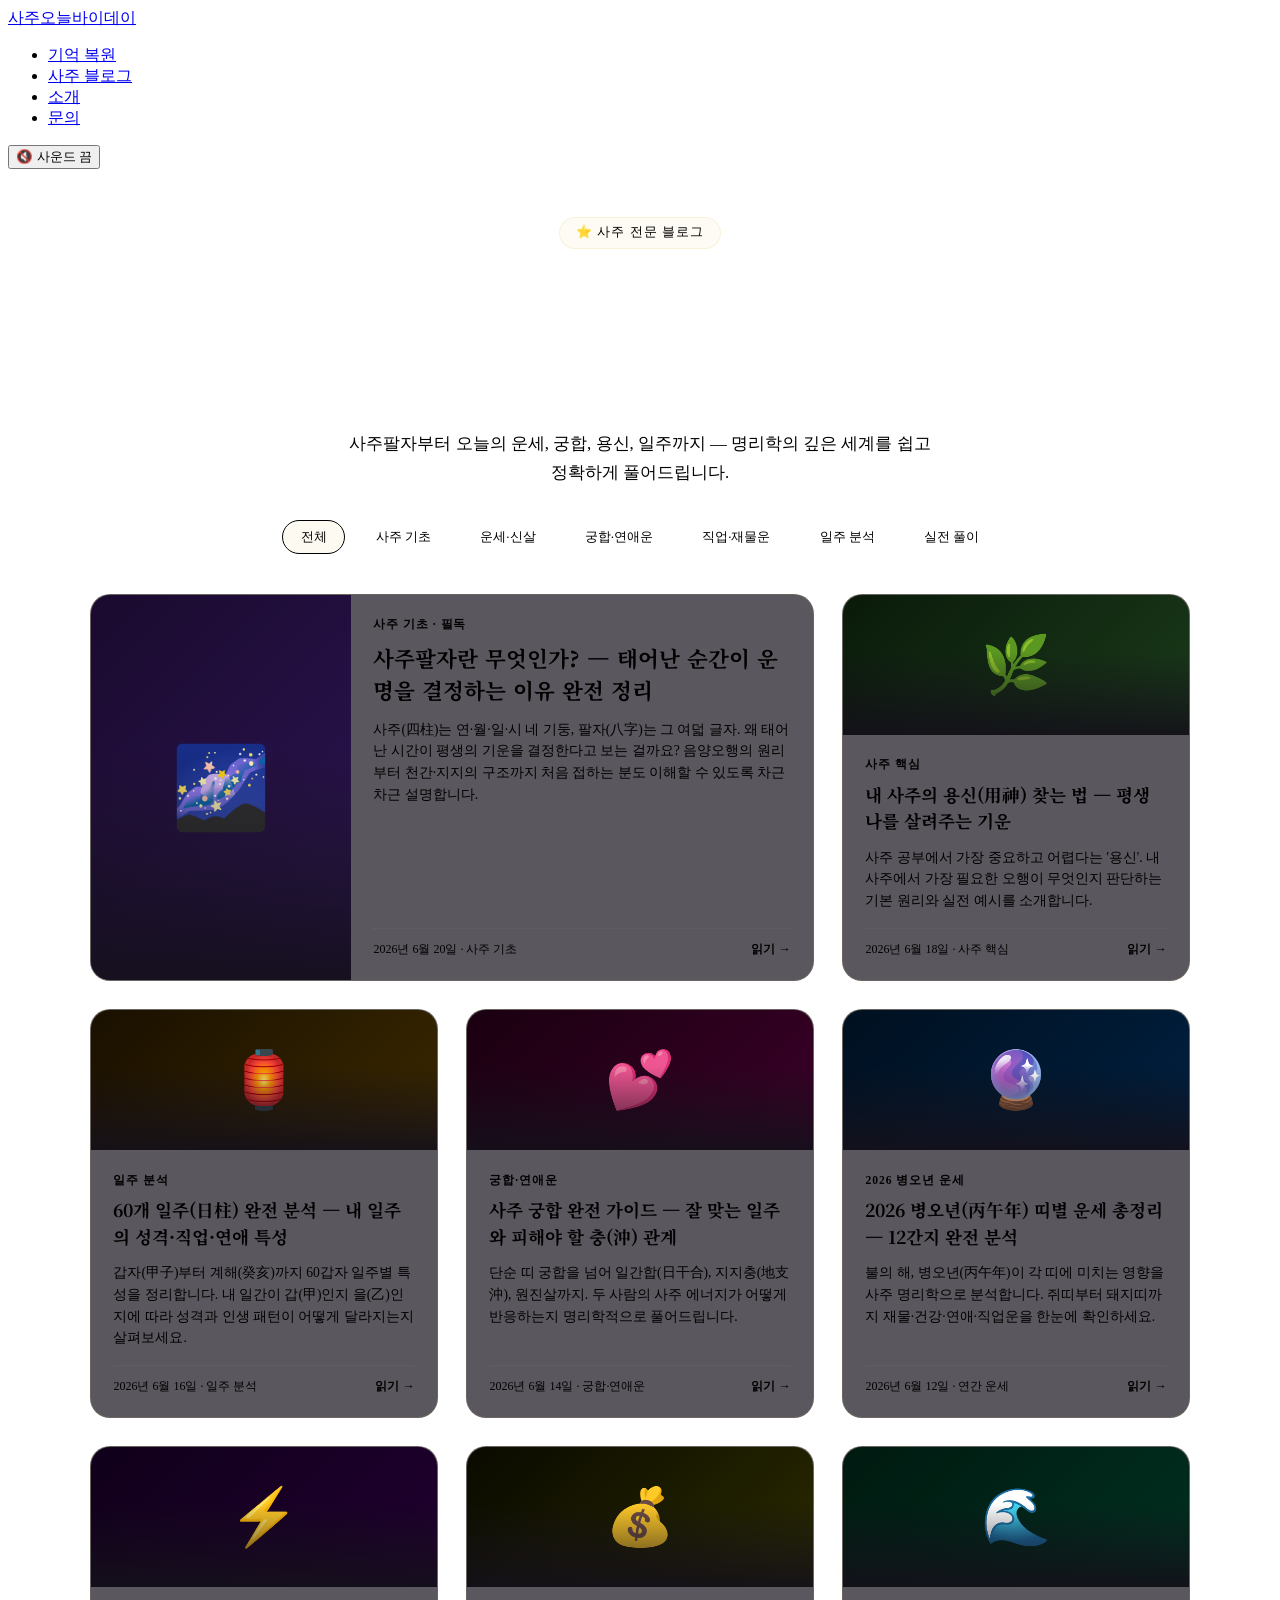
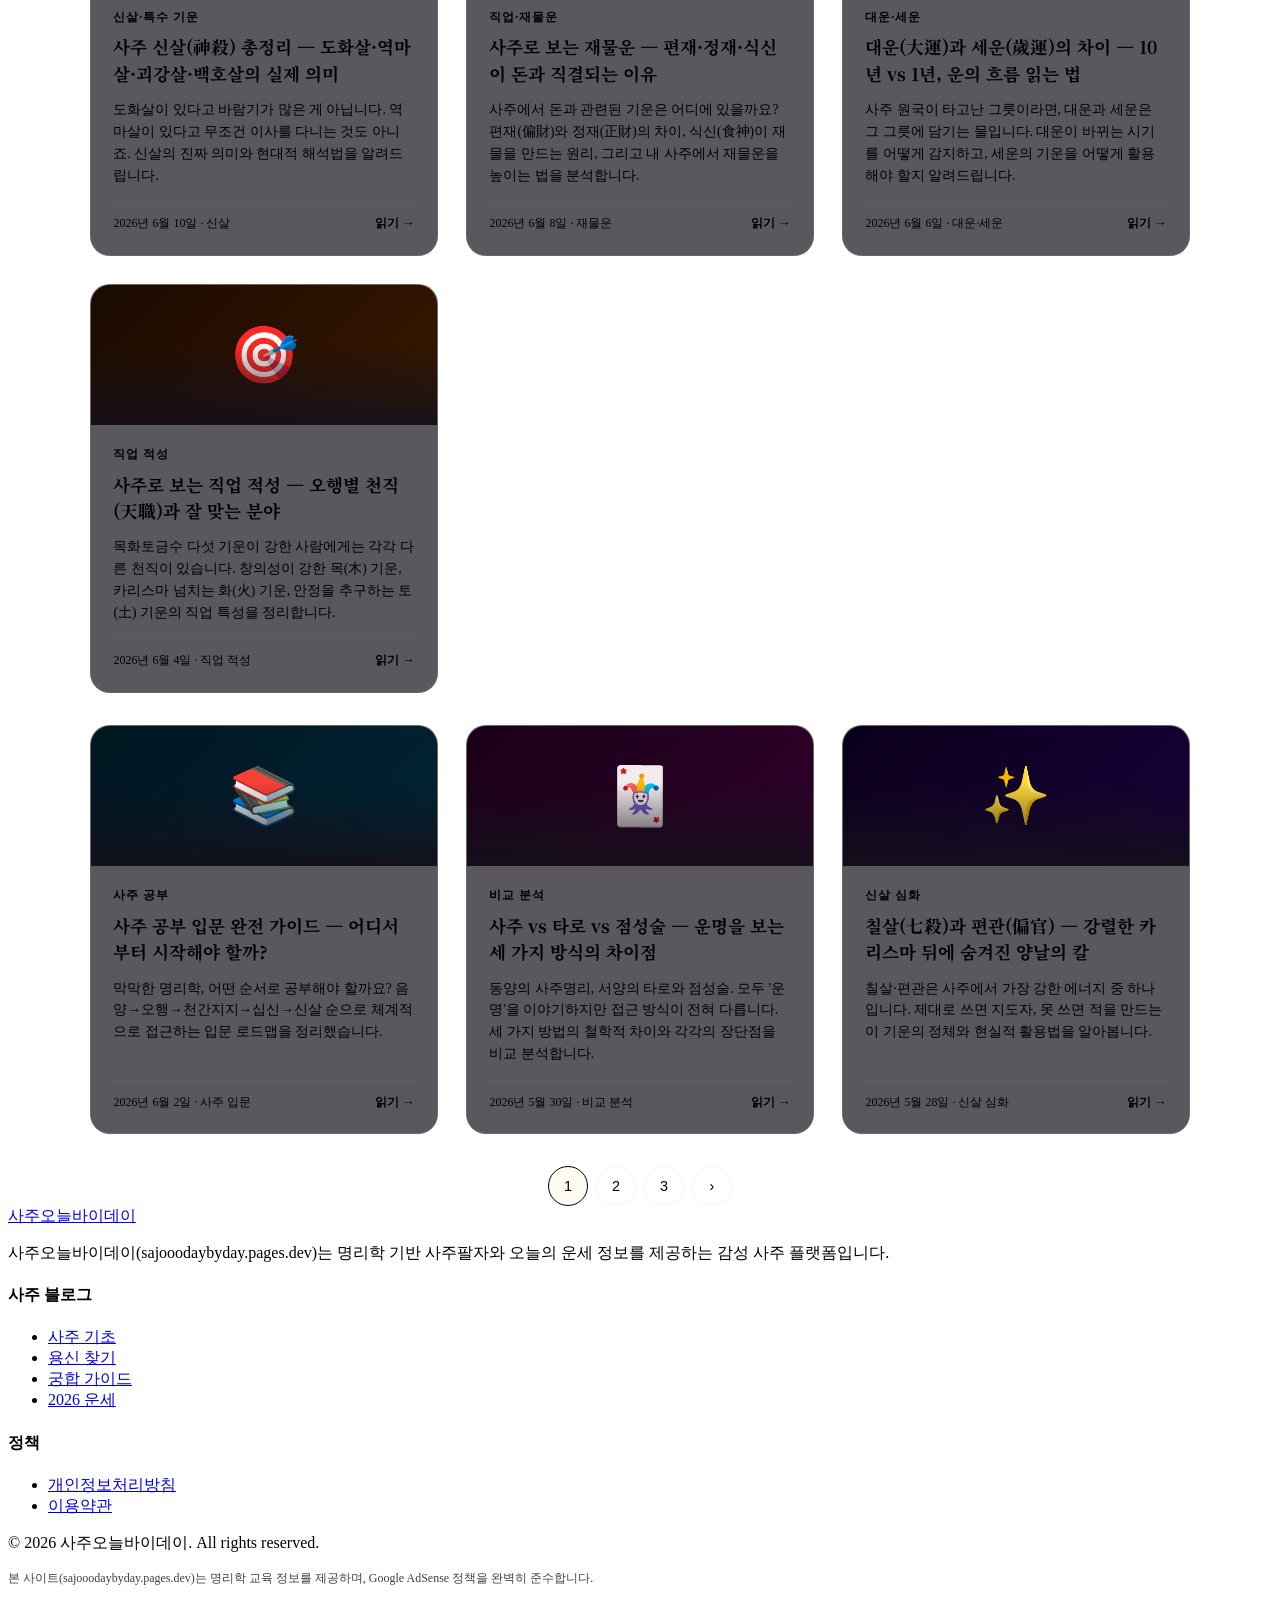
==== blog/index.html @ c4d07b09 "docs: integrate blog and philosophy text to resolve AdSense Thin Content" ====
<!DOCTYPE html>
<html lang="ko">
<head>
  <meta charset="UTF-8">
  <meta name="viewport" content="width=device-width, initial-scale=1.0">
  <title>사주 블로그 | 사주오늘바이데이 — 오늘의 사주·운세·궁합 완전 정복</title>
  <meta name="description" content="사주팔자, 오늘의 운세, 궁합, 용신, 일주 분석까지. 사주오늘바이데이의 사주 전문 블로그에서 깊이 있는 명리학 지식을 매일 만나보세요.">
  <meta property="og:title" content="사주 블로그 | 사주오늘바이데이">
  <meta property="og:description" content="사주팔자부터 오늘의 운세, 궁합, 용신까지 — 명리학의 모든 것을 쉽고 깊이 있게 다룹니다.">
  <meta property="og:type" content="website">
  <link rel="canonical" href="https://sajooodaybyday.pages.dev/blog/">
  <link rel="stylesheet" href="../style.css">
  <link href="https://fonts.googleapis.com/css2?family=Noto+Serif+KR:wght@400;700&family=Noto+Sans+KR:wght@300;400;500;700&display=swap" rel="stylesheet">
  <style>
    body { font-family: 'Noto Sans KR', var(--font-sans); }

    .blog-hero {
      text-align: center;
      padding: 3rem 1rem 2rem;
    }
    .blog-hero .badge {
      display: inline-flex;
      align-items: center;
      gap: 0.5rem;
      background: rgba(226, 201, 116, 0.08);
      border: 1px solid rgba(226, 201, 116, 0.2);
      color: var(--color-gold);
      font-size: 0.8rem;
      padding: 0.4rem 1rem;
      border-radius: 30px;
      letter-spacing: 0.08em;
      margin-bottom: 1.2rem;
    }
    .blog-hero h1 {
      font-family: 'Noto Serif KR', serif;
      font-size: 2.8rem;
      font-weight: 700;
      background: linear-gradient(135deg, #f5f4f6 30%, var(--color-gold) 100%);
      -webkit-background-clip: text;
      -webkit-text-fill-color: transparent;
      margin-bottom: 1rem;
      line-height: 1.3;
    }
    .blog-hero p {
      color: var(--color-text-secondary);
      font-size: 1.05rem;
      max-width: 600px;
      margin: 0 auto;
      font-weight: 300;
      line-height: 1.7;
    }

    /* Category tabs */
    .category-tabs {
      display: flex;
      gap: 0.75rem;
      flex-wrap: wrap;
      justify-content: center;
      margin-bottom: 2.5rem;
    }
    .cat-tab {
      padding: 0.45rem 1.1rem;
      border-radius: 20px;
      font-size: 0.82rem;
      font-weight: 500;
      border: 1px solid rgba(255,255,255,0.07);
      color: var(--color-text-secondary);
      cursor: pointer;
      transition: var(--transition-smooth);
      text-decoration: none;
    }
    .cat-tab:hover, .cat-tab.active {
      background: rgba(226, 201, 116, 0.1);
      border-color: var(--color-gold);
      color: var(--color-gold);
    }

    /* Blog Grid */
    .blog-grid {
      display: grid;
      grid-template-columns: repeat(3, 1fr);
      gap: 1.75rem;
      max-width: 1100px;
      margin: 0 auto;
    }
    @media (max-width: 900px) { .blog-grid { grid-template-columns: repeat(2, 1fr); } }
    @media (max-width: 600px) { .blog-grid { grid-template-columns: 1fr; } }

    .blog-card {
      background: rgba(20,16,26,0.7);
      border: 1px solid rgba(226,201,116,0.12);
      border-radius: 20px;
      overflow: hidden;
      text-decoration: none;
      color: inherit;
      display: flex;
      flex-direction: column;
      transition: var(--transition-smooth);
    }
    .blog-card:hover {
      transform: translateY(-6px);
      border-color: rgba(226,201,116,0.35);
      box-shadow: 0 16px 40px rgba(0,0,0,0.4);
    }

    .card-thumb {
      height: 140px;
      display: flex;
      align-items: center;
      justify-content: center;
      font-size: 3.5rem;
      position: relative;
      overflow: hidden;
    }
    .card-thumb::after {
      content: '';
      position: absolute;
      inset: 0;
      background: linear-gradient(to bottom, transparent 40%, rgba(20,16,26,0.9));
    }

    .card-body {
      padding: 1.4rem;
      flex: 1;
      display: flex;
      flex-direction: column;
    }
    .card-category {
      font-size: 0.73rem;
      letter-spacing: 0.08em;
      text-transform: uppercase;
      color: var(--color-gold);
      margin-bottom: 0.6rem;
      font-weight: 600;
    }
    .card-title {
      font-family: 'Noto Serif KR', serif;
      font-size: 1.1rem;
      color: var(--color-text-primary);
      line-height: 1.5;
      margin-bottom: 0.75rem;
      font-weight: 700;
      transition: var(--transition-smooth);
    }
    .blog-card:hover .card-title { color: var(--color-gold); }
    .card-excerpt {
      font-size: 0.85rem;
      color: var(--color-text-secondary);
      line-height: 1.6;
      flex: 1;
      margin-bottom: 1rem;
    }
    .card-meta {
      font-size: 0.75rem;
      color: var(--color-text-muted);
      display: flex;
      justify-content: space-between;
      align-items: center;
      border-top: 1px solid rgba(255,255,255,0.04);
      padding-top: 0.75rem;
    }
    .card-read {
      color: var(--color-gold);
      font-size: 0.78rem;
      font-weight: 600;
    }

    /* Featured (large) card */
    .blog-card.featured {
      grid-column: span 2;
      flex-direction: row;
    }
    .blog-card.featured .card-thumb {
      width: 260px;
      min-width: 260px;
      height: auto;
      font-size: 5rem;
    }
    @media (max-width: 900px) {
      .blog-card.featured {
        grid-column: span 1;
        flex-direction: column;
      }
      .blog-card.featured .card-thumb { width: 100%; height: 140px; }
    }
    .blog-card.featured .card-title { font-size: 1.35rem; }

    /* Ad slot clean */
    .adsense-slot { margin: 2rem auto; max-width: 900px; }

    /* Pagination */
    .pagination {
      display: flex;
      justify-content: center;
      gap: 0.5rem;
      margin-top: 2rem;
    }
    .page-btn {
      width: 40px; height: 40px;
      border-radius: 50%;
      border: 1px solid rgba(226,201,116,0.2);
      background: transparent;
      color: var(--color-text-secondary);
      font-size: 0.9rem;
      cursor: pointer;
      transition: var(--transition-smooth);
      display: flex; align-items: center; justify-content: center;
    }
    .page-btn:hover, .page-btn.active {
      background: rgba(226,201,116,0.1);
      border-color: var(--color-gold);
      color: var(--color-gold);
    }
  </style>
  <script async src="https://pagead2.googlesyndication.com/pagead/js/adsbygoogle.js?client=ca-pub-3114463937796990" crossorigin="anonymous"></script>
</head>
<body>
  <div class="particles" id="particles-js"></div>

  <header>
    <div class="nav-container">
      <a href="../index.html" class="logo">
        <span class="logo-icon"></span>
        사주오늘바이데이
      </a>
      <nav>
        <ul>
          <li><a href="../index.html">기억 복원</a></li>
          <li><a href="index.html" class="active">사주 블로그</a></li>
          <li><a href="../about.html">소개</a></li>
          <li><a href="../contact.html">문의</a></li>
        </ul>
      </nav>
      <div class="nav-right">
        <button class="icon-btn" id="music-toggle-btn">🔇 사운드 끔</button>
      </div>
    </div>
  </header>

  <main>
    <div class="blog-hero">
      <div class="badge">⭐ 사주 전문 블로그</div>
      <h1>사주오늘바이데이<br>사주 백과사전</h1>
      <p>사주팔자부터 오늘의 운세, 궁합, 용신, 일주까지 — 명리학의 깊은 세계를 쉽고 정확하게 풀어드립니다.</p>
    </div>

    <!-- Category Tabs -->
    <div class="category-tabs">
      <a class="cat-tab active" href="index.html">전체</a>
      <a class="cat-tab" href="index.html">사주 기초</a>
      <a class="cat-tab" href="index.html">운세·신살</a>
      <a class="cat-tab" href="index.html">궁합·연애운</a>
      <a class="cat-tab" href="index.html">직업·재물운</a>
      <a class="cat-tab" href="index.html">일주 분석</a>
      <a class="cat-tab" href="index.html">실전 풀이</a>
    </div>

    <!-- Top AdSense -->
    <div class="adsense-slot">
      <ins class="adsbygoogle"
           style="display:block"
           data-ad-client="ca-pub-3114463937796990"
           data-ad-slot="auto"
           data-ad-format="auto"
           data-full-width-responsive="true"></ins>
      <script>(adsbygoogle = window.adsbygoogle || []).push({});</script>
    </div>

    <!-- Blog Grid -->
    <div class="blog-grid">

      <!-- Featured Post -->
      <a href="saju-basics.html" class="blog-card featured">
        <div class="card-thumb" style="background: linear-gradient(135deg, #1a0a2e, #2d1554);">🌌</div>
        <div class="card-body">
          <div class="card-category">사주 기초 · 필독</div>
          <div class="card-title">사주팔자란 무엇인가? — 태어난 순간이 운명을 결정하는 이유 완전 정리</div>
          <div class="card-excerpt">사주(四柱)는 연·월·일·시 네 기둥, 팔자(八字)는 그 여덟 글자. 왜 태어난 시간이 평생의 기운을 결정한다고 보는 걸까요? 음양오행의 원리부터 천간·지지의 구조까지 처음 접하는 분도 이해할 수 있도록 차근차근 설명합니다.</div>
          <div class="card-meta">
            <span>2026년 6월 20일 · 사주 기초</span>
            <span class="card-read">읽기 →</span>
          </div>
        </div>
      </a>

      <a href="yongshin-guide.html" class="blog-card">
        <div class="card-thumb" style="background: linear-gradient(135deg, #0a1a0a, #1a3a1a);">🌿</div>
        <div class="card-body">
          <div class="card-category">사주 핵심</div>
          <div class="card-title">내 사주의 용신(用神) 찾는 법 — 평생 나를 살려주는 기운</div>
          <div class="card-excerpt">사주 공부에서 가장 중요하고 어렵다는 '용신'. 내 사주에서 가장 필요한 오행이 무엇인지 판단하는 기본 원리와 실전 예시를 소개합니다.</div>
          <div class="card-meta">
            <span>2026년 6월 18일 · 사주 핵심</span>
            <span class="card-read">읽기 →</span>
          </div>
        </div>
      </a>

      <a href="ilju-analysis.html" class="blog-card">
        <div class="card-thumb" style="background: linear-gradient(135deg, #1a1000, #3a2800);">🏮</div>
        <div class="card-body">
          <div class="card-category">일주 분석</div>
          <div class="card-title">60개 일주(日柱) 완전 분석 — 내 일주의 성격·직업·연애 특성</div>
          <div class="card-excerpt">갑자(甲子)부터 계해(癸亥)까지 60갑자 일주별 특성을 정리합니다. 내 일간이 갑(甲)인지 을(乙)인지에 따라 성격과 인생 패턴이 어떻게 달라지는지 살펴보세요.</div>
          <div class="card-meta">
            <span>2026년 6월 16일 · 일주 분석</span>
            <span class="card-read">읽기 →</span>
          </div>
        </div>
      </a>

      <a href="gungham-guide.html" class="blog-card">
        <div class="card-thumb" style="background: linear-gradient(135deg, #1a0010, #3a0028);">💕</div>
        <div class="card-body">
          <div class="card-category">궁합·연애운</div>
          <div class="card-title">사주 궁합 완전 가이드 — 잘 맞는 일주와 피해야 할 충(沖) 관계</div>
          <div class="card-excerpt">단순 띠 궁합을 넘어 일간합(日干合), 지지충(地支沖), 원진살까지. 두 사람의 사주 에너지가 어떻게 반응하는지 명리학적으로 풀어드립니다.</div>
          <div class="card-meta">
            <span>2026년 6월 14일 · 궁합·연애운</span>
            <span class="card-read">읽기 →</span>
          </div>
        </div>
      </a>

      <a href="fortune-2026.html" class="blog-card">
        <div class="card-thumb" style="background: linear-gradient(135deg, #001020, #002040);">🔮</div>
        <div class="card-body">
          <div class="card-category">2026 병오년 운세</div>
          <div class="card-title">2026 병오년(丙午年) 띠별 운세 총정리 — 12간지 완전 분석</div>
          <div class="card-excerpt">불의 해, 병오년(丙午年)이 각 띠에 미치는 영향을 사주 명리학으로 분석합니다. 쥐띠부터 돼지띠까지 재물·건강·연애·직업운을 한눈에 확인하세요.</div>
          <div class="card-meta">
            <span>2026년 6월 12일 · 연간 운세</span>
            <span class="card-read">읽기 →</span>
          </div>
        </div>
      </a>

      <a href="sinsal-guide.html" class="blog-card">
        <div class="card-thumb" style="background: linear-gradient(135deg, #10001a, #200030);">⚡</div>
        <div class="card-body">
          <div class="card-category">신살·특수 기운</div>
          <div class="card-title">사주 신살(神殺) 총정리 — 도화살·역마살·괴강살·백호살의 실제 의미</div>
          <div class="card-excerpt">도화살이 있다고 바람기가 많은 게 아닙니다. 역마살이 있다고 무조건 이사를 다니는 것도 아니죠. 신살의 진짜 의미와 현대적 해석법을 알려드립니다.</div>
          <div class="card-meta">
            <span>2026년 6월 10일 · 신살</span>
            <span class="card-read">읽기 →</span>
          </div>
        </div>
      </a>

      <a href="money-fortune.html" class="blog-card">
        <div class="card-thumb" style="background: linear-gradient(135deg, #0a0a00, #2a2a00);">💰</div>
        <div class="card-body">
          <div class="card-category">직업·재물운</div>
          <div class="card-title">사주로 보는 재물운 — 편재·정재·식신이 돈과 직결되는 이유</div>
          <div class="card-excerpt">사주에서 돈과 관련된 기운은 어디에 있을까요? 편재(偏財)와 정재(正財)의 차이, 식신(食神)이 재물을 만드는 원리, 그리고 내 사주에서 재물운을 높이는 법을 분석합니다.</div>
          <div class="card-meta">
            <span>2026년 6월 8일 · 재물운</span>
            <span class="card-read">읽기 →</span>
          </div>
        </div>
      </a>

      <a href="daeun-seoun.html" class="blog-card">
        <div class="card-thumb" style="background: linear-gradient(135deg, #001a10, #003020);">🌊</div>
        <div class="card-body">
          <div class="card-category">대운·세운</div>
          <div class="card-title">대운(大運)과 세운(歲運)의 차이 — 10년 vs 1년, 운의 흐름 읽는 법</div>
          <div class="card-excerpt">사주 원국이 타고난 그릇이라면, 대운과 세운은 그 그릇에 담기는 물입니다. 대운이 바뀌는 시기를 어떻게 감지하고, 세운의 기운을 어떻게 활용해야 할지 알려드립니다.</div>
          <div class="card-meta">
            <span>2026년 6월 6일 · 대운·세운</span>
            <span class="card-read">읽기 →</span>
          </div>
        </div>
      </a>

      <a href="job-saju.html" class="blog-card">
        <div class="card-thumb" style="background: linear-gradient(135deg, #1a0a00, #3a1800);">🎯</div>
        <div class="card-body">
          <div class="card-category">직업 적성</div>
          <div class="card-title">사주로 보는 직업 적성 — 오행별 천직(天職)과 잘 맞는 분야</div>
          <div class="card-excerpt">목화토금수 다섯 기운이 강한 사람에게는 각각 다른 천직이 있습니다. 창의성이 강한 목(木) 기운, 카리스마 넘치는 화(火) 기운, 안정을 추구하는 토(土) 기운의 직업 특성을 정리합니다.</div>
          <div class="card-meta">
            <span>2026년 6월 4일 · 직업 적성</span>
            <span class="card-read">읽기 →</span>
          </div>
        </div>
      </a>

    </div>

    <!-- Middle AdSense -->
    <div class="adsense-slot">
      <ins class="adsbygoogle"
           style="display:block"
           data-ad-client="ca-pub-3114463937796990"
           data-ad-slot="auto"
           data-ad-format="auto"
           data-full-width-responsive="true"></ins>
      <script>(adsbygoogle = window.adsbygoogle || []).push({});</script>
    </div>

    <!-- Second Row -->
    <div class="blog-grid">

      <a href="saju-study.html" class="blog-card">
        <div class="card-thumb" style="background: linear-gradient(135deg, #001520, #002535);">📚</div>
        <div class="card-body">
          <div class="card-category">사주 공부</div>
          <div class="card-title">사주 공부 입문 완전 가이드 — 어디서부터 시작해야 할까?</div>
          <div class="card-excerpt">막막한 명리학, 어떤 순서로 공부해야 할까요? 음양→오행→천간지지→십신→신살 순으로 체계적으로 접근하는 입문 로드맵을 정리했습니다.</div>
          <div class="card-meta">
            <span>2026년 6월 2일 · 사주 입문</span>
            <span class="card-read">읽기 →</span>
          </div>
        </div>
      </a>

      <a href="saju-vs-tarot.html" class="blog-card">
        <div class="card-thumb" style="background: linear-gradient(135deg, #1a0018, #30002a);">🃏</div>
        <div class="card-body">
          <div class="card-category">비교 분석</div>
          <div class="card-title">사주 vs 타로 vs 점성술 — 운명을 보는 세 가지 방식의 차이점</div>
          <div class="card-excerpt">동양의 사주명리, 서양의 타로와 점성술. 모두 '운명'을 이야기하지만 접근 방식이 전혀 다릅니다. 세 가지 방법의 철학적 차이와 각각의 장단점을 비교 분석합니다.</div>
          <div class="card-meta">
            <span>2026년 5월 30일 · 비교 분석</span>
            <span class="card-read">읽기 →</span>
          </div>
        </div>
      </a>

      <a href="chilseong-saju.html" class="blog-card">
        <div class="card-thumb" style="background: linear-gradient(135deg, #0a001a, #18003a);">✨</div>
        <div class="card-body">
          <div class="card-category">신살 심화</div>
          <div class="card-title">칠살(七殺)과 편관(偏官) — 강렬한 카리스마 뒤에 숨겨진 양날의 칼</div>
          <div class="card-excerpt">칠살·편관은 사주에서 가장 강한 에너지 중 하나입니다. 제대로 쓰면 지도자, 못 쓰면 적을 만드는 이 기운의 정체와 현실적 활용법을 알아봅니다.</div>
          <div class="card-meta">
            <span>2026년 5월 28일 · 신살 심화</span>
            <span class="card-read">읽기 →</span>
          </div>
        </div>
      </a>

    </div>

    <!-- Bottom AdSense -->
    <div class="adsense-slot">
      <ins class="adsbygoogle"
           style="display:block"
           data-ad-client="ca-pub-3114463937796990"
           data-ad-slot="auto"
           data-ad-format="auto"
           data-full-width-responsive="true"></ins>
      <script>(adsbygoogle = window.adsbygoogle || []).push({});</script>
    </div>

    <!-- Pagination -->
    <div class="pagination">
      <button class="page-btn active">1</button>
      <button class="page-btn">2</button>
      <button class="page-btn">3</button>
      <button class="page-btn">›</button>
    </div>

  </main>

  <footer>
    <div class="footer-container">
      <div class="footer-top">
        <div class="footer-brand">
          <a href="../index.html" class="logo" style="padding:0;">
            <span class="logo-icon"></span>
            사주오늘바이데이
          </a>
          <p>사주오늘바이데이(sajooodaybyday.pages.dev)는 명리학 기반 사주팔자와 오늘의 운세 정보를 제공하는 감성 사주 플랫폼입니다.</p>
        </div>
        <div class="footer-links">
          <div class="footer-col">
            <h4>사주 블로그</h4>
            <ul>
              <li><a href="saju-basics.html">사주 기초</a></li>
              <li><a href="yongshin-guide.html">용신 찾기</a></li>
              <li><a href="gungham-guide.html">궁합 가이드</a></li>
              <li><a href="fortune-2026.html">2026 운세</a></li>
            </ul>
          </div>
          <div class="footer-col">
            <h4>정책</h4>
            <ul>
              <li><a href="../privacy.html">개인정보처리방침</a></li>
              <li><a href="../terms.html">이용약관</a></li>
            </ul>
          </div>
        </div>
      </div>
      <div class="footer-bottom">
        <p>© 2026 사주오늘바이데이. All rights reserved.</p>
        <p style="font-size:0.75rem;opacity:0.75;">본 사이트(sajooodaybyday.pages.dev)는 명리학 교육 정보를 제공하며, Google AdSense 정책을 완벽히 준수합니다.</p>
      </div>
    </div>
  </footer>

  <script src="../app.js"></script>
</body>
</html>
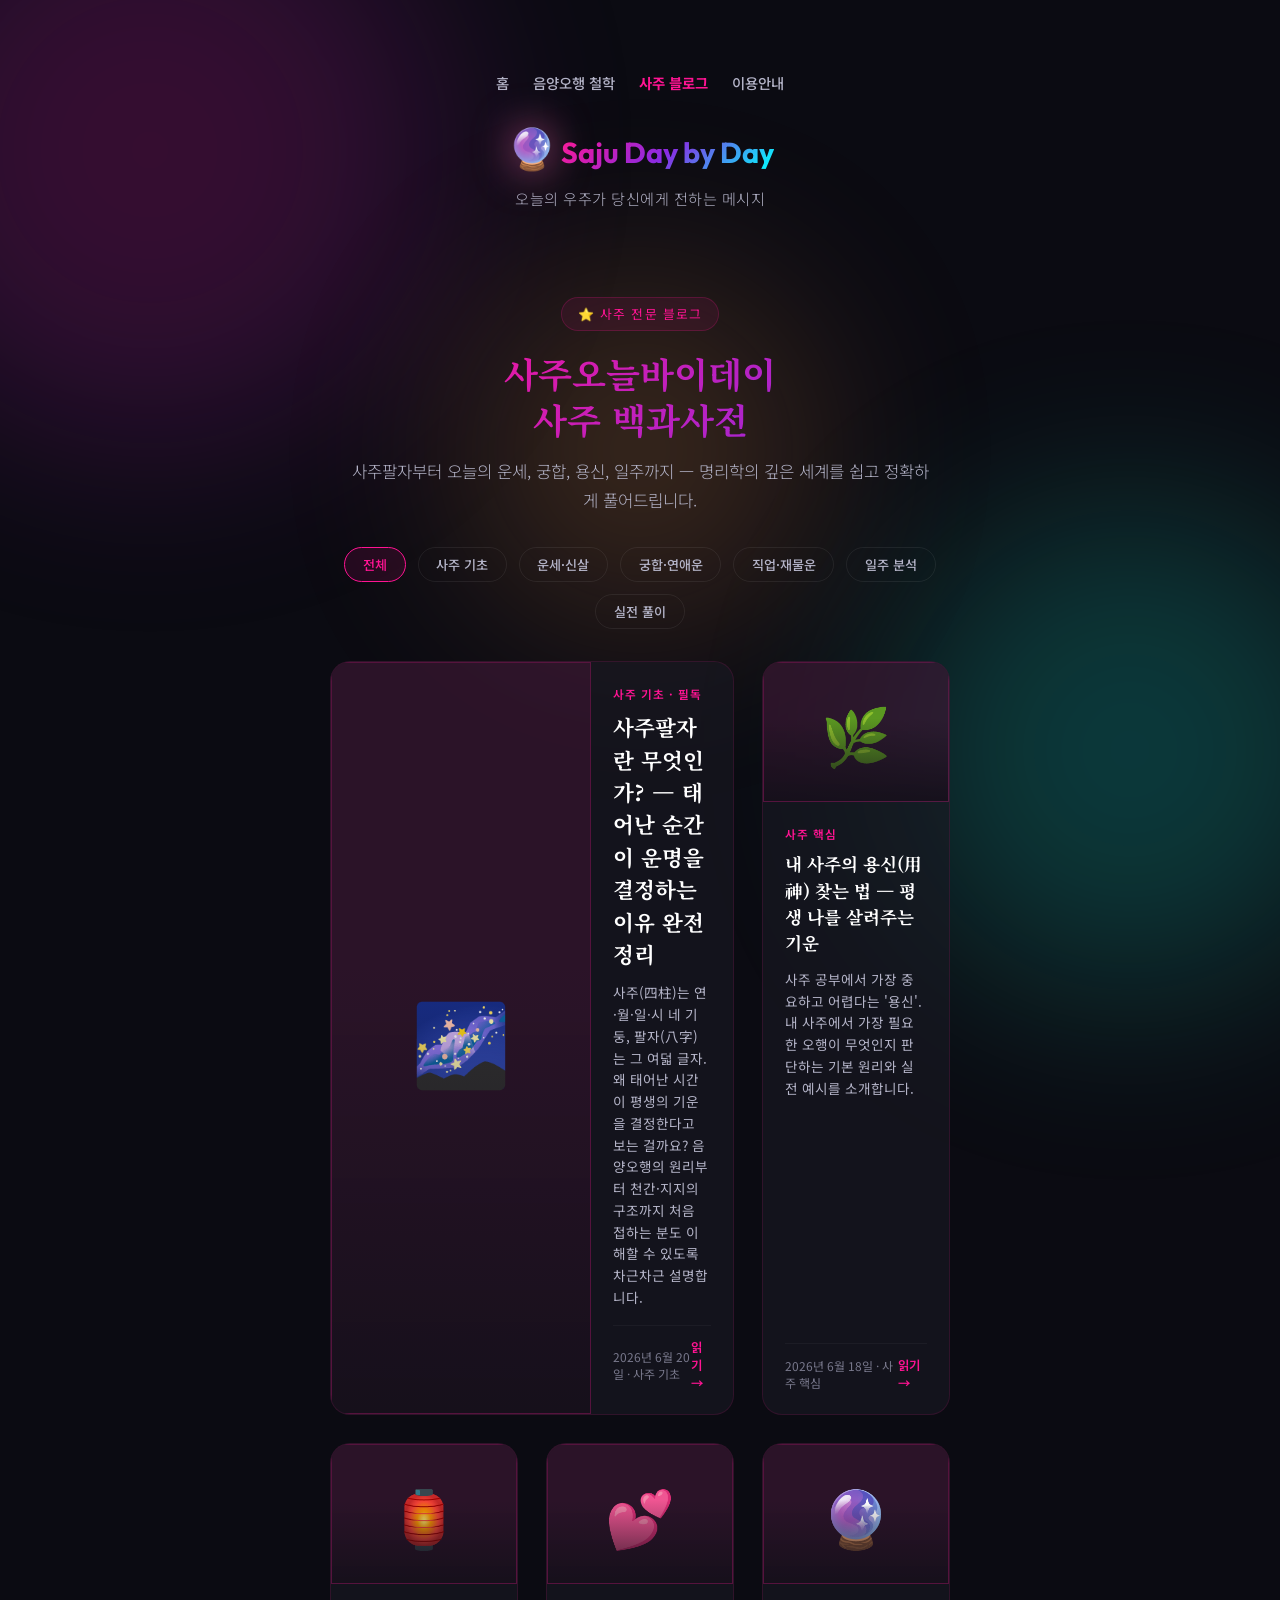
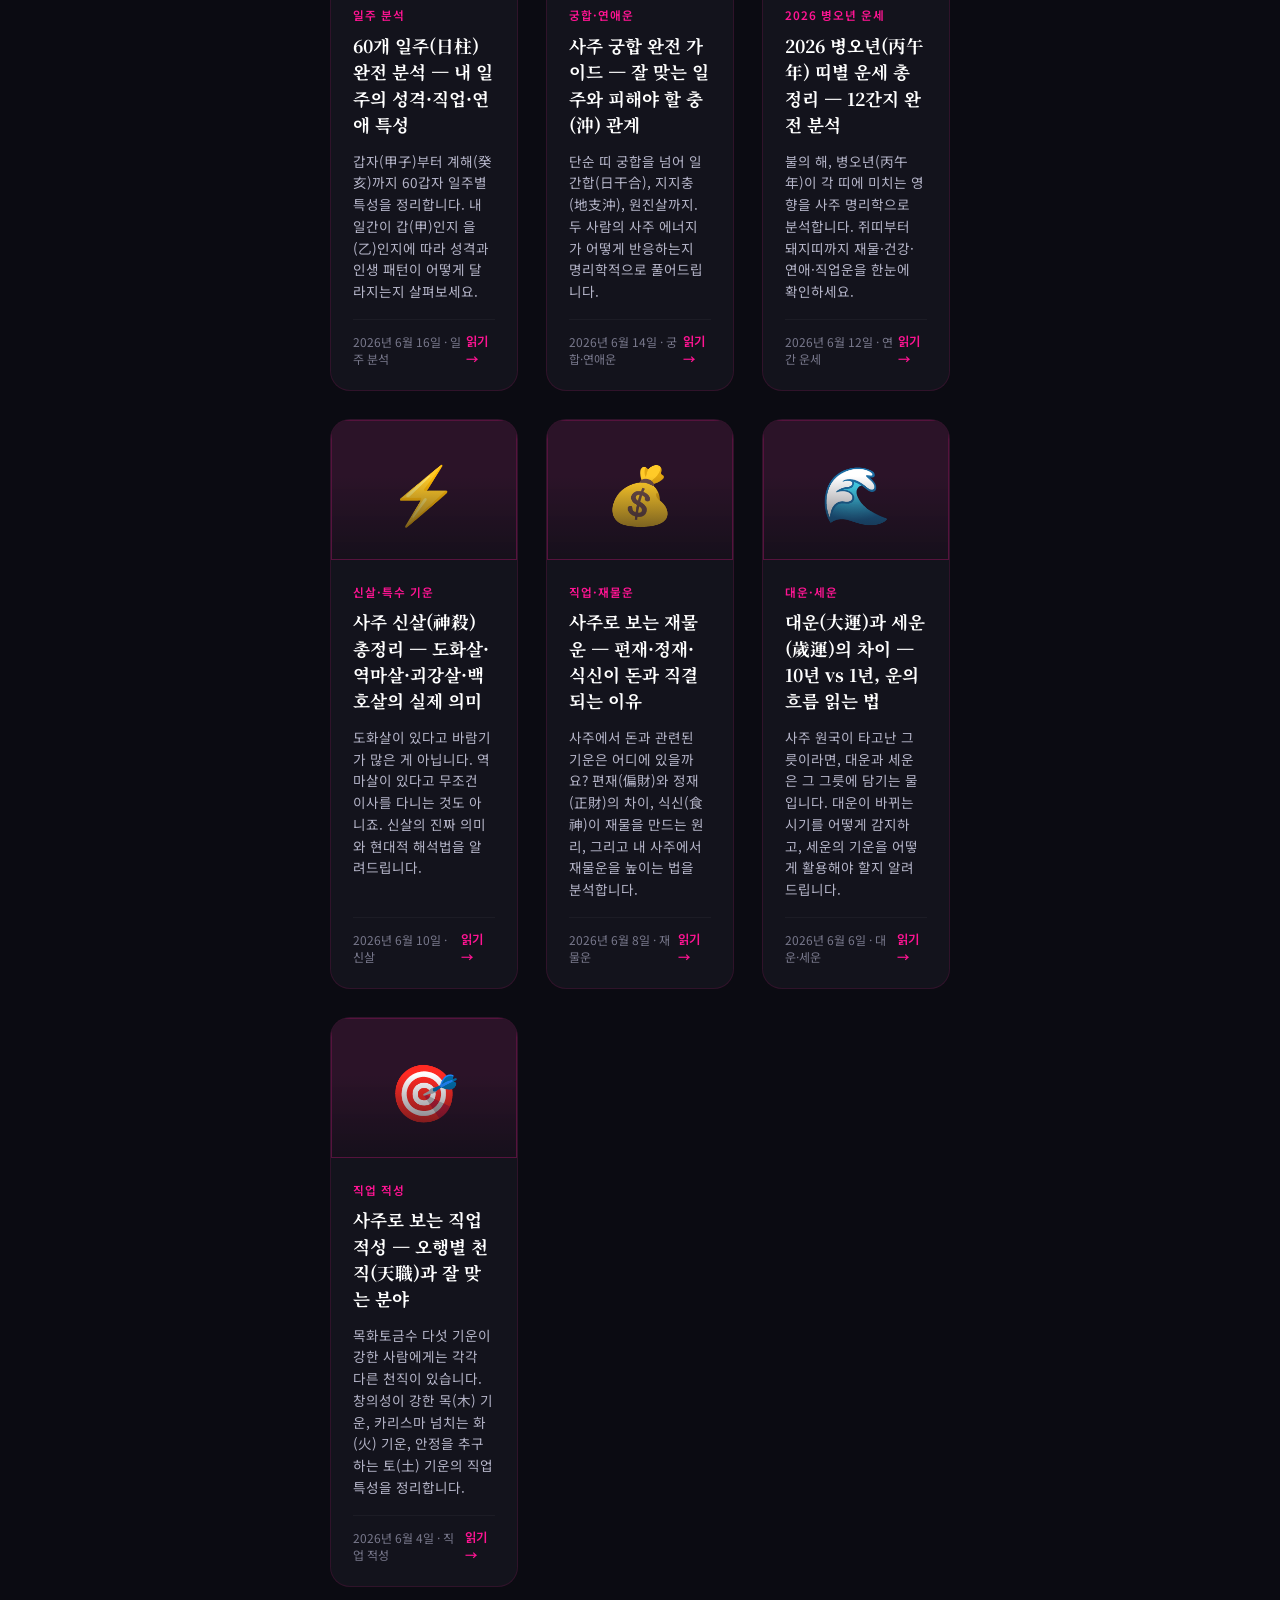
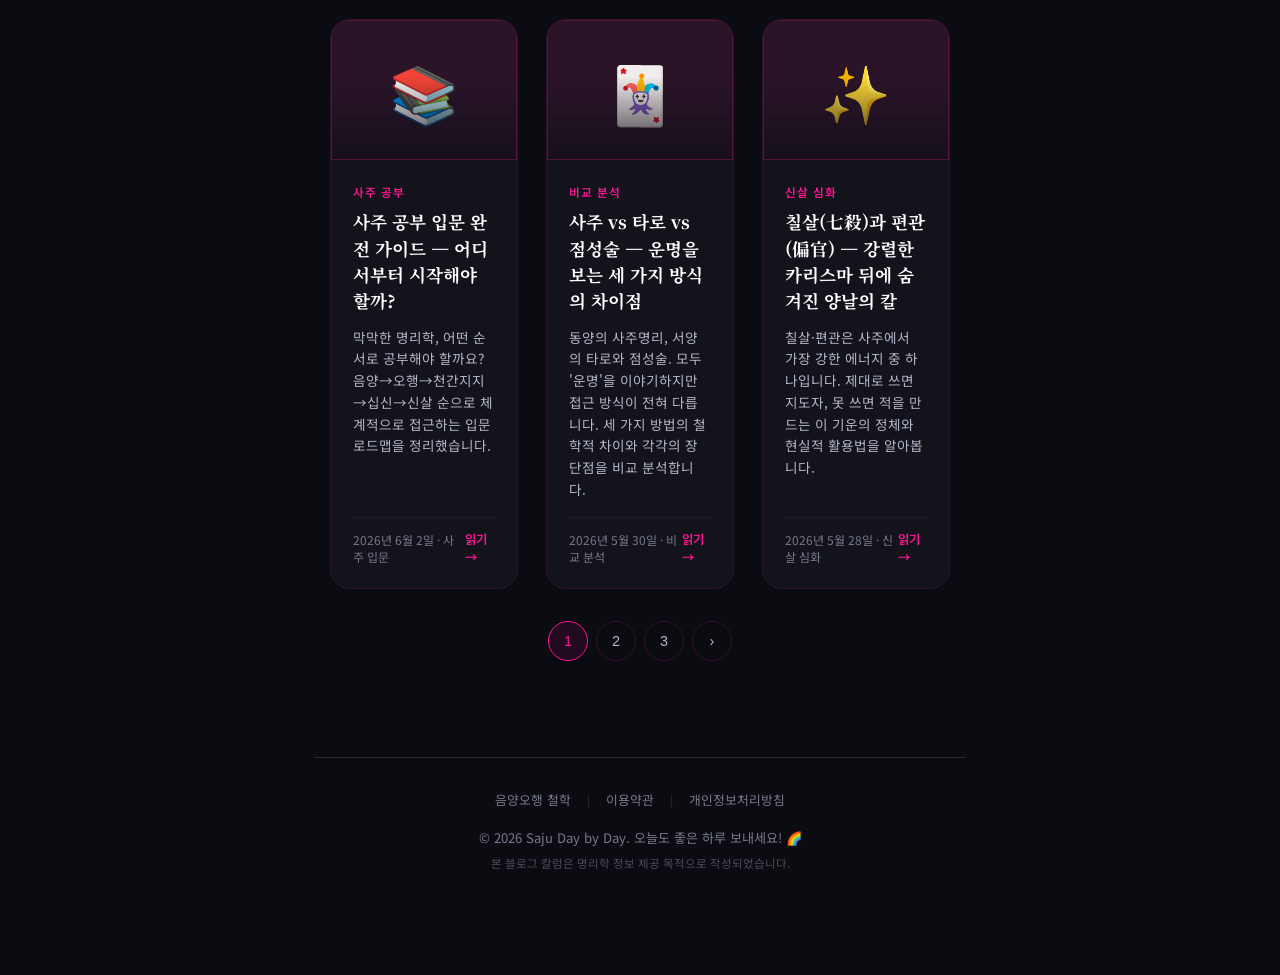
==== commit a6550604: "style: apply clean Tarot site theme to all blog pages" ====
--- a/blog/index.html
+++ b/blog/index.html
@@ -1,18 +1,28 @@
 <!DOCTYPE html>
 <html lang="ko">
 <head>
-  <meta charset="UTF-8">
-  <meta name="viewport" content="width=device-width, initial-scale=1.0">
-  <title>사주 블로그 | 사주오늘바이데이 — 오늘의 사주·운세·궁합 완전 정복</title>
-  <meta name="description" content="사주팔자, 오늘의 운세, 궁합, 용신, 일주 분석까지. 사주오늘바이데이의 사주 전문 블로그에서 깊이 있는 명리학 지식을 매일 만나보세요.">
-  <meta property="og:title" content="사주 블로그 | 사주오늘바이데이">
-  <meta property="og:description" content="사주팔자부터 오늘의 운세, 궁합, 용신까지 — 명리학의 모든 것을 쉽고 깊이 있게 다룹니다.">
-  <meta property="og:type" content="website">
-  <link rel="canonical" href="https://sajooodaybyday.pages.dev/blog/">
-  <link rel="stylesheet" href="../style.css">
-  <link href="https://fonts.googleapis.com/css2?family=Noto+Serif+KR:wght@400;700&family=Noto+Sans+KR:wght@300;400;500;700&display=swap" rel="stylesheet">
-  <style>
-    body { font-family: 'Noto Sans KR', var(--font-sans); }
+    <meta charset="UTF-8">
+    <meta name="viewport" content="width=device-width, initial-scale=1.0">
+    <title>사주 블로그 | 사주오늘바이데이 — 오늘의 사주·운세·궁합 완전 정복</title>
+    <meta name="description" content="사주팔자, 오늘의 운세, 궁합, 용신, 일주 분석까지. 사주오늘바이데이의 사주 전문 블로그에서 깊이 있는 명리학 지식을 매일 만나보세요.">
+    <meta property="og:title" content="사주 블로그 | 사주오늘바이데이">
+    <meta property="og:description" content="사주팔자부터 오늘의 운세, 궁합, 용신까지 — 명리학의 모든 것을 쉽고 깊이 있게 다룹니다.">
+    
+    <!-- Google AdSense -->
+    <meta name="google-adsense-account" content="ca-pub-3114463937796990">
+    <script async src="https://pagead2.googlesyndication.com/pagead/js/adsbygoogle.js?client=ca-pub-3114463937796990" crossorigin="anonymous"></script>
+    
+    <!-- Google Fonts -->
+    <link href="https://fonts.googleapis.com/css2?family=Noto+Sans+KR:wght@300;400;500;700;900&family=Outfit:wght@300;500;700;900&display=swap" rel="stylesheet">
+    <link href="https://fonts.googleapis.com/css2?family=Noto+Serif+KR:wght@400;700&display=swap" rel="stylesheet">
+    
+    <link rel="stylesheet" href="../styles.css">
+    
+    
+
+    <style>
+      
+    body { font-family: 'Noto Sans KR', var(--font-ko); }
 
     .blog-hero {
       text-align: center;
@@ -22,9 +32,9 @@
       display: inline-flex;
       align-items: center;
       gap: 0.5rem;
-      background: rgba(226, 201, 116, 0.08);
-      border: 1px solid rgba(226, 201, 116, 0.2);
-      color: var(--color-gold);
+      background: rgba(255,20,147, 0.08);
+      border: 1px solid rgba(255,20,147, 0.2);
+      color: var(--pink);
       font-size: 0.8rem;
       padding: 0.4rem 1rem;
       border-radius: 30px;
@@ -35,14 +45,14 @@
       font-family: 'Noto Serif KR', serif;
       font-size: 2.8rem;
       font-weight: 700;
-      background: linear-gradient(135deg, #f5f4f6 30%, var(--color-gold) 100%);
+      background: linear-gradient(135deg, #f5f4f6 30%, var(--pink) 100%);
       -webkit-background-clip: text;
       -webkit-text-fill-color: transparent;
       margin-bottom: 1rem;
       line-height: 1.3;
     }
     .blog-hero p {
-      color: var(--color-text-secondary);
+      color: var(--text-muted);
       font-size: 1.05rem;
       max-width: 600px;
       margin: 0 auto;
@@ -64,15 +74,15 @@
       font-size: 0.82rem;
       font-weight: 500;
       border: 1px solid rgba(255,255,255,0.07);
-      color: var(--color-text-secondary);
+      color: var(--text-muted);
       cursor: pointer;
       transition: var(--transition-smooth);
       text-decoration: none;
     }
     .cat-tab:hover, .cat-tab.active {
-      background: rgba(226, 201, 116, 0.1);
-      border-color: var(--color-gold);
-      color: var(--color-gold);
+      background: rgba(255,20,147, 0.1);
+      border-color: var(--pink);
+      color: var(--pink);
     }
 
     /* Blog Grid */
@@ -87,8 +97,8 @@
     @media (max-width: 600px) { .blog-grid { grid-template-columns: 1fr; } }
 
     .blog-card {
-      background: rgba(20,16,26,0.7);
-      border: 1px solid rgba(226,201,116,0.12);
+      background: var(--bg-card);
+      border: 1px solid rgba(255,20,147,0.12);
       border-radius: 20px;
       overflow: hidden;
       text-decoration: none;
@@ -99,7 +109,7 @@
     }
     .blog-card:hover {
       transform: translateY(-6px);
-      border-color: rgba(226,201,116,0.35);
+      border-color: rgba(255,20,147,0.35);
       box-shadow: 0 16px 40px rgba(0,0,0,0.4);
     }
 
@@ -129,30 +139,30 @@
       font-size: 0.73rem;
       letter-spacing: 0.08em;
       text-transform: uppercase;
-      color: var(--color-gold);
+      color: var(--pink);
       margin-bottom: 0.6rem;
       font-weight: 600;
     }
     .card-title {
       font-family: 'Noto Serif KR', serif;
       font-size: 1.1rem;
-      color: var(--color-text-primary);
+      color: var(--text-main);
       line-height: 1.5;
       margin-bottom: 0.75rem;
       font-weight: 700;
       transition: var(--transition-smooth);
     }
-    .blog-card:hover .card-title { color: var(--color-gold); }
+    .blog-card:hover .card-title { color: var(--pink); }
     .card-excerpt {
       font-size: 0.85rem;
-      color: var(--color-text-secondary);
+      color: var(--text-muted);
       line-height: 1.6;
       flex: 1;
       margin-bottom: 1rem;
     }
     .card-meta {
       font-size: 0.75rem;
-      color: var(--color-text-muted);
+      color: var(--text-dim);
       display: flex;
       justify-content: space-between;
       align-items: center;
@@ -160,7 +170,7 @@
       padding-top: 0.75rem;
     }
     .card-read {
-      color: var(--color-gold);
+      color: var(--pink);
       font-size: 0.78rem;
       font-weight: 600;
     }
@@ -198,46 +208,71 @@
     .page-btn {
       width: 40px; height: 40px;
       border-radius: 50%;
-      border: 1px solid rgba(226,201,116,0.2);
+      border: 1px solid rgba(255,20,147,0.2);
       background: transparent;
-      color: var(--color-text-secondary);
+      color: var(--text-muted);
       font-size: 0.9rem;
       cursor: pointer;
       transition: var(--transition-smooth);
       display: flex; align-items: center; justify-content: center;
     }
     .page-btn:hover, .page-btn.active {
-      background: rgba(226,201,116,0.1);
-      border-color: var(--color-gold);
-      color: var(--color-gold);
-    }
-  </style>
-  <script async src="https://pagead2.googlesyndication.com/pagead/js/adsbygoogle.js?client=ca-pub-3114463937796990" crossorigin="anonymous"></script>
+      background: rgba(255,20,147,0.1);
+      border-color: var(--pink);
+      color: var(--pink);
+    }
+  
+      /* Additional blog container fixes */
+      main { padding: 2rem 1rem 4rem; max-width: 1000px; margin: 0 auto; }
+      .blog-hero { padding: 2rem 1rem; }
+      .blog-hero h1 { font-size: 2.2rem; background: linear-gradient(135deg, var(--pink), var(--purple)); -webkit-background-clip: text; -webkit-text-fill-color: transparent; }
+      .category-tabs { margin-bottom: 2rem; }
+      
+      .post-wrap { background: var(--bg-card); padding: 3rem 2.5rem; border-radius: var(--radius-md); border: 1px solid var(--border); box-shadow: 0 10px 30px rgba(0,0,0,0.3); }
+      @media(max-width: 600px) { .post-wrap { padding: 2rem 1.5rem; } }
+      .post-header h1 { font-size: 1.8rem; background: linear-gradient(135deg, var(--pink), var(--yellow)); -webkit-background-clip: text; -webkit-text-fill-color: transparent; }
+      .post-body h2 { color: var(--pink); border-bottom-color: rgba(255,20,147,0.3); }
+      .post-body h3 { color: var(--yellow); }
+      
+      blockquote { border-left-color: var(--pink); background: rgba(255,20,147,0.05); }
+      .info-box { background: rgba(15,15,25,0.6); border-color: rgba(255,20,147,0.2); }
+      .info-box h4 { color: var(--pink); }
+      .table-wrap { border-color: rgba(255,20,147,0.2); }
+      th { background: rgba(255,20,147,0.1); color: var(--pink); }
+      .tag { background: rgba(255,20,147,0.1); border-color: rgba(255,20,147,0.2); color: var(--pink); }
+      .nav-post:hover { border-color: var(--pink); }
+      .author-avatar { border-color: var(--pink); background: rgba(255,20,147,0.1); color: var(--pink); }
+      .page-btn.active, .page-btn:hover { background: rgba(255,20,147,0.1); border-color: var(--pink); color: var(--pink); }
+      .cat-tab.active, .cat-tab:hover { background: rgba(255,20,147,0.1); border-color: var(--pink); color: var(--pink); }
+    </style>
 </head>
 <body>
-  <div class="particles" id="particles-js"></div>
-
-  <header>
-    <div class="nav-container">
-      <a href="../index.html" class="logo">
-        <span class="logo-icon"></span>
-        사주오늘바이데이
-      </a>
-      <nav>
-        <ul>
-          <li><a href="../index.html">기억 복원</a></li>
-          <li><a href="index.html" class="active">사주 블로그</a></li>
-          <li><a href="../about.html">소개</a></li>
-          <li><a href="../contact.html">문의</a></li>
-        </ul>
-      </nav>
-      <div class="nav-right">
-        <button class="icon-btn" id="music-toggle-btn">🔇 사운드 끔</button>
-      </div>
-    </div>
-  </header>
-
-  <main>
+
+    <!-- Decorative Background Blobs -->
+    <div class="blob blob-1"></div>
+    <div class="blob blob-2"></div>
+    <div class="blob blob-3"></div>
+
+    <div class="page-wrapper">
+        <!-- ===== HEADER ===== -->
+        <header class="site-header" id="top">
+            <nav class="top-nav">
+                <a href="../index.html">홈</a>
+                <a href="../philosophy.html">음양오행 철학</a>
+                <a href="index.html" style="color: var(--pink); font-weight: 700;">사주 블로그</a>
+                <a href="../index.html#info-section">이용안내</a>
+            </nav>
+            <div class="logo">
+                <a href="../index.html" style="text-decoration:none; color:inherit;">
+                    <span class="logo-icon">🔮</span>
+                    <span class="logo-text">Saju Day by Day</span>
+                </a>
+            </div>
+            <p class="site-tagline">오늘의 우주가 당신에게 전하는 메시지</p>
+        </header>
+
+    <main id="main-content">
+        
     <div class="blog-hero">
       <div class="badge">⭐ 사주 전문 블로그</div>
       <h1>사주오늘바이데이<br>사주 백과사전</h1>
@@ -271,7 +306,7 @@
 
       <!-- Featured Post -->
       <a href="saju-basics.html" class="blog-card featured">
-        <div class="card-thumb" style="background: linear-gradient(135deg, #1a0a2e, #2d1554);">🌌</div>
+        <div class="card-thumb" style="background: rgba(255,20,147,0.1); border: 1px solid rgba(255,20,147,0.2);">🌌</div>
         <div class="card-body">
           <div class="card-category">사주 기초 · 필독</div>
           <div class="card-title">사주팔자란 무엇인가? — 태어난 순간이 운명을 결정하는 이유 완전 정리</div>
@@ -284,7 +319,7 @@
       </a>
 
       <a href="yongshin-guide.html" class="blog-card">
-        <div class="card-thumb" style="background: linear-gradient(135deg, #0a1a0a, #1a3a1a);">🌿</div>
+        <div class="card-thumb" style="background: rgba(255,20,147,0.1); border: 1px solid rgba(255,20,147,0.2);">🌿</div>
         <div class="card-body">
           <div class="card-category">사주 핵심</div>
           <div class="card-title">내 사주의 용신(用神) 찾는 법 — 평생 나를 살려주는 기운</div>
@@ -297,7 +332,7 @@
       </a>
 
       <a href="ilju-analysis.html" class="blog-card">
-        <div class="card-thumb" style="background: linear-gradient(135deg, #1a1000, #3a2800);">🏮</div>
+        <div class="card-thumb" style="background: rgba(255,20,147,0.1); border: 1px solid rgba(255,20,147,0.2);">🏮</div>
         <div class="card-body">
           <div class="card-category">일주 분석</div>
           <div class="card-title">60개 일주(日柱) 완전 분석 — 내 일주의 성격·직업·연애 특성</div>
@@ -310,7 +345,7 @@
       </a>
 
       <a href="gungham-guide.html" class="blog-card">
-        <div class="card-thumb" style="background: linear-gradient(135deg, #1a0010, #3a0028);">💕</div>
+        <div class="card-thumb" style="background: rgba(255,20,147,0.1); border: 1px solid rgba(255,20,147,0.2);">💕</div>
         <div class="card-body">
           <div class="card-category">궁합·연애운</div>
           <div class="card-title">사주 궁합 완전 가이드 — 잘 맞는 일주와 피해야 할 충(沖) 관계</div>
@@ -323,7 +358,7 @@
       </a>
 
       <a href="fortune-2026.html" class="blog-card">
-        <div class="card-thumb" style="background: linear-gradient(135deg, #001020, #002040);">🔮</div>
+        <div class="card-thumb" style="background: rgba(255,20,147,0.1); border: 1px solid rgba(255,20,147,0.2);">🔮</div>
         <div class="card-body">
           <div class="card-category">2026 병오년 운세</div>
           <div class="card-title">2026 병오년(丙午年) 띠별 운세 총정리 — 12간지 완전 분석</div>
@@ -336,7 +371,7 @@
       </a>
 
       <a href="sinsal-guide.html" class="blog-card">
-        <div class="card-thumb" style="background: linear-gradient(135deg, #10001a, #200030);">⚡</div>
+        <div class="card-thumb" style="background: rgba(255,20,147,0.1); border: 1px solid rgba(255,20,147,0.2);">⚡</div>
         <div class="card-body">
           <div class="card-category">신살·특수 기운</div>
           <div class="card-title">사주 신살(神殺) 총정리 — 도화살·역마살·괴강살·백호살의 실제 의미</div>
@@ -349,7 +384,7 @@
       </a>
 
       <a href="money-fortune.html" class="blog-card">
-        <div class="card-thumb" style="background: linear-gradient(135deg, #0a0a00, #2a2a00);">💰</div>
+        <div class="card-thumb" style="background: rgba(255,20,147,0.1); border: 1px solid rgba(255,20,147,0.2);">💰</div>
         <div class="card-body">
           <div class="card-category">직업·재물운</div>
           <div class="card-title">사주로 보는 재물운 — 편재·정재·식신이 돈과 직결되는 이유</div>
@@ -362,7 +397,7 @@
       </a>
 
       <a href="daeun-seoun.html" class="blog-card">
-        <div class="card-thumb" style="background: linear-gradient(135deg, #001a10, #003020);">🌊</div>
+        <div class="card-thumb" style="background: rgba(255,20,147,0.1); border: 1px solid rgba(255,20,147,0.2);">🌊</div>
         <div class="card-body">
           <div class="card-category">대운·세운</div>
           <div class="card-title">대운(大運)과 세운(歲運)의 차이 — 10년 vs 1년, 운의 흐름 읽는 법</div>
@@ -375,7 +410,7 @@
       </a>
 
       <a href="job-saju.html" class="blog-card">
-        <div class="card-thumb" style="background: linear-gradient(135deg, #1a0a00, #3a1800);">🎯</div>
+        <div class="card-thumb" style="background: rgba(255,20,147,0.1); border: 1px solid rgba(255,20,147,0.2);">🎯</div>
         <div class="card-body">
           <div class="card-category">직업 적성</div>
           <div class="card-title">사주로 보는 직업 적성 — 오행별 천직(天職)과 잘 맞는 분야</div>
@@ -404,7 +439,7 @@
     <div class="blog-grid">
 
       <a href="saju-study.html" class="blog-card">
-        <div class="card-thumb" style="background: linear-gradient(135deg, #001520, #002535);">📚</div>
+        <div class="card-thumb" style="background: rgba(255,20,147,0.1); border: 1px solid rgba(255,20,147,0.2);">📚</div>
         <div class="card-body">
           <div class="card-category">사주 공부</div>
           <div class="card-title">사주 공부 입문 완전 가이드 — 어디서부터 시작해야 할까?</div>
@@ -417,7 +452,7 @@
       </a>
 
       <a href="saju-vs-tarot.html" class="blog-card">
-        <div class="card-thumb" style="background: linear-gradient(135deg, #1a0018, #30002a);">🃏</div>
+        <div class="card-thumb" style="background: rgba(255,20,147,0.1); border: 1px solid rgba(255,20,147,0.2);">🃏</div>
         <div class="card-body">
           <div class="card-category">비교 분석</div>
           <div class="card-title">사주 vs 타로 vs 점성술 — 운명을 보는 세 가지 방식의 차이점</div>
@@ -430,7 +465,7 @@
       </a>
 
       <a href="chilseong-saju.html" class="blog-card">
-        <div class="card-thumb" style="background: linear-gradient(135deg, #0a001a, #18003a);">✨</div>
+        <div class="card-thumb" style="background: rgba(255,20,147,0.1); border: 1px solid rgba(255,20,147,0.2);">✨</div>
         <div class="card-body">
           <div class="card-category">신살 심화</div>
           <div class="card-title">칠살(七殺)과 편관(偏官) — 강렬한 카리스마 뒤에 숨겨진 양날의 칼</div>
@@ -463,44 +498,22 @@
       <button class="page-btn">›</button>
     </div>
 
-  </main>
-
-  <footer>
-    <div class="footer-container">
-      <div class="footer-top">
-        <div class="footer-brand">
-          <a href="../index.html" class="logo" style="padding:0;">
-            <span class="logo-icon"></span>
-            사주오늘바이데이
-          </a>
-          <p>사주오늘바이데이(sajooodaybyday.pages.dev)는 명리학 기반 사주팔자와 오늘의 운세 정보를 제공하는 감성 사주 플랫폼입니다.</p>
-        </div>
-        <div class="footer-links">
-          <div class="footer-col">
-            <h4>사주 블로그</h4>
-            <ul>
-              <li><a href="saju-basics.html">사주 기초</a></li>
-              <li><a href="yongshin-guide.html">용신 찾기</a></li>
-              <li><a href="gungham-guide.html">궁합 가이드</a></li>
-              <li><a href="fortune-2026.html">2026 운세</a></li>
-            </ul>
-          </div>
-          <div class="footer-col">
-            <h4>정책</h4>
-            <ul>
-              <li><a href="../privacy.html">개인정보처리방침</a></li>
-              <li><a href="../terms.html">이용약관</a></li>
-            </ul>
-          </div>
-        </div>
-      </div>
-      <div class="footer-bottom">
-        <p>© 2026 사주오늘바이데이. All rights reserved.</p>
-        <p style="font-size:0.75rem;opacity:0.75;">본 사이트(sajooodaybyday.pages.dev)는 명리학 교육 정보를 제공하며, Google AdSense 정책을 완벽히 준수합니다.</p>
-      </div>
-    </div>
-  </footer>
-
-  <script src="../app.js"></script>
+  
+    </main>
+
+        <!-- ===== FOOTER ===== -->
+        <footer class="site-footer">
+            <div class="footer-nav">
+                <a href="../philosophy.html">음양오행 철학</a>
+                <span class="divider">|</span>
+                <a href="../terms.html">이용약관</a>
+                <span class="divider">|</span>
+                <a href="../privacy.html">개인정보처리방침</a>
+            </div>
+            <p>© 2026 Saju Day by Day. 오늘도 좋은 하루 보내세요! 🌈</p>
+            <p class="footer-disclaimer">본 블로그 칼럼은 명리학 정보 제공 목적으로 작성되었습니다.</p>
+        </footer>
+    </div>
+
 </body>
-</html>
+</html>
--- a/styles.css
+++ b/styles.css
@@ -0,0 +1,1678 @@
+/* ===========================
+   SAJU DAY BY DAY - styles.css
+   Premium Cute Fortune Theme
+   =========================== */
+
+@import url('https://fonts.googleapis.com/css2?family=Noto+Sans+KR:wght@300;400;500;700;900&display=swap');
+
+/* ===== CSS Variables ===== */
+:root {
+    --bg-dark: #0B0B12;
+    --bg-card: rgba(25, 25, 35, 0.65);
+    --border: rgba(255, 255, 255, 0.12);
+    --border-hover: rgba(138, 43, 226, 0.5);
+
+    /* Brand Colors mapped to DESIGN.md */
+    --pink: #FF1493;
+    --purple: #8A2BE2;
+    --blue: #00FFFF;
+    --mint: #34d399;
+    --yellow: #fbbf24;
+    --coral: #fb7185;
+    
+    /* Game specific */
+    --game-color: #F97316;
+
+    /* Text */
+    --text-main: #FFFFFF;
+    --text-muted: #B4B4C8;
+    --text-dim: #78788C;
+
+    /* Fonts */
+    --font-ko: 'Noto Sans KR', sans-serif;
+    --font-en: 'Outfit', sans-serif;
+
+    /* Radii */
+    --radius-sm: 12px;
+    --radius-md: 20px;
+    --radius-lg: 28px;
+    --radius-xl: 36px;
+}
+
+/* ===== Reset ===== */
+*, *::before, *::after {
+    margin: 0;
+    padding: 0;
+    box-sizing: border-box;
+}
+
+html {
+    scroll-behavior: smooth;
+}
+
+body {
+    background-color: var(--bg-dark);
+    color: var(--text-main);
+    font-family: var(--font-ko);
+    min-height: 100vh;
+    overflow-x: hidden;
+    position: relative;
+}
+
+/* ===== Animated Background Blobs ===== */
+.blob {
+    position: fixed;
+    border-radius: 50%;
+    filter: blur(100px);
+    opacity: 0.2;
+    pointer-events: none;
+    z-index: 0;
+    animation: blob-float 20s infinite alternate ease-in-out;
+}
+
+.blob-1 {
+    width: 600px; height: 600px;
+    background: radial-gradient(circle, var(--pink), var(--purple));
+    top: -150px; left: -150px;
+    animation-duration: 22s;
+}
+
+.blob-2 {
+    width: 500px; height: 500px;
+    background: radial-gradient(circle, var(--blue), var(--mint));
+    bottom: -100px; right: -100px;
+    animation-duration: 18s;
+    animation-direction: alternate-reverse;
+}
+
+.blob-3 {
+    width: 350px; height: 350px;
+    background: radial-gradient(circle, var(--yellow), var(--coral));
+    top: 50%; left: 50%;
+    transform: translate(-50%, -50%);
+    animation-duration: 25s;
+}
+
+@keyframes blob-float {
+    0% { transform: translate(0, 0) scale(1); }
+    100% { transform: translate(30px, 20px) scale(1.1); }
+}
+
+/* ===== Layout ===== */
+.page-wrapper {
+    position: relative;
+    z-index: 1;
+    max-width: 700px;
+    margin: 0 auto;
+    padding: 2rem 1.5rem 4rem;
+}
+
+/* ===== Glassmorphism Card ===== */
+.glass-card {
+    background: var(--bg-card);
+    backdrop-filter: blur(16px);
+    -webkit-backdrop-filter: blur(16px);
+    border: 1px solid var(--border);
+    border-radius: var(--radius-lg);
+    box-shadow: 0 8px 32px rgba(0, 0, 0, 0.3);
+    transition: border-color 0.3s ease, box-shadow 0.3s ease;
+}
+
+.glass-card:hover {
+    border-color: var(--border-hover);
+    box-shadow: 0 12px 48px rgba(0, 0, 0, 0.4);
+}
+
+/* ===== Header ===== */
+.site-header {
+    text-align: center;
+    padding: 2.5rem 0 1.5rem;
+    animation: fade-up 0.8s ease-out;
+}
+
+.logo {
+    display: flex;
+    align-items: center;
+    justify-content: center;
+    gap: 12px;
+    margin-bottom: 0.75rem;
+}
+
+.logo-icon {
+    font-size: 2.5rem;
+    filter: drop-shadow(0 0 20px rgba(255, 110, 180, 0.6));
+    animation: pulse-glow 3s infinite;
+}
+
+@keyframes pulse-glow {
+    0%, 100% { filter: drop-shadow(0 0 15px rgba(255, 110, 180, 0.5)); }
+    50% { filter: drop-shadow(0 0 30px rgba(167, 139, 250, 0.9)); }
+}
+
+.logo-text {
+    font-family: var(--font-en);
+    font-size: 1.8rem;
+    font-weight: 700;
+    background: linear-gradient(135deg, var(--pink), var(--purple), var(--blue));
+    -webkit-background-clip: text;
+    -webkit-text-fill-color: transparent;
+    background-clip: text;
+}
+
+.site-tagline {
+    color: var(--text-muted);
+    font-size: 0.95rem;
+    font-weight: 300;
+    letter-spacing: 0.5px;
+}
+
+/* ===== Ad Slots ===== */
+.ad-slot {
+    position: relative;
+    padding: 1.5rem;
+    margin: 1.5rem 0;
+    text-align: center;
+    min-height: 100px;
+    display: flex;
+    flex-direction: column;
+    align-items: center;
+    justify-content: center;
+    overflow: hidden;
+}
+
+.ad-slot::before {
+    content: '';
+    position: absolute;
+    inset: 0;
+    background: linear-gradient(135deg,
+        rgba(255, 110, 180, 0.03) 0%,
+        rgba(96, 165, 250, 0.03) 100%);
+    pointer-events: none;
+}
+
+.ad-badge {
+    position: absolute;
+    top: 8px;
+    left: 14px;
+    font-size: 0.65rem;
+    text-transform: uppercase;
+    letter-spacing: 1.5px;
+    color: var(--text-dim);
+    font-weight: 500;
+}
+
+.leaderboard-ad { min-height: 110px; }
+.mid-ad { min-height: 280px; margin-top: 1.5rem; }
+
+/* ===== Input Section ===== */
+.input-section {
+    padding: 2.5rem;
+    margin-bottom: 1.5rem;
+    animation: fade-up 0.8s ease-out 0.2s both;
+}
+
+.section-title {
+    font-family: var(--font-ko);
+    font-size: 1.6rem;
+    font-weight: 700;
+    margin-bottom: 0.5rem;
+    background: linear-gradient(135deg, var(--pink), var(--purple));
+    -webkit-background-clip: text;
+    -webkit-text-fill-color: transparent;
+    background-clip: text;
+}
+
+.section-subtitle {
+    color: var(--text-muted);
+    font-size: 0.9rem;
+    margin-bottom: 2rem;
+}
+
+.form-group {
+    margin-bottom: 1.5rem;
+}
+
+.form-group label {
+    display: block;
+    font-size: 0.85rem;
+    font-weight: 500;
+    color: var(--text-muted);
+    text-transform: uppercase;
+    letter-spacing: 1px;
+    margin-bottom: 0.6rem;
+}
+
+.form-group input[type="text"],
+.form-group input[type="date"] {
+    width: 100%;
+    padding: 1rem 1.4rem;
+    background: rgba(255, 255, 255, 0.04);
+    border: 1px solid var(--border);
+    border-radius: var(--radius-md);
+    color: var(--text-main);
+    font-family: var(--font-ko);
+    font-size: 1rem;
+    transition: all 0.3s ease;
+    outline: none;
+    color-scheme: dark;
+}
+
+.form-group input[type="text"]:focus,
+.form-group input[type="date"]:focus {
+    border-color: var(--pink);
+    background: rgba(255, 110, 180, 0.06);
+    box-shadow: 0 0 0 3px rgba(255, 110, 180, 0.15);
+}
+
+.form-group input::placeholder {
+    color: var(--text-dim);
+}
+
+/* ===== Mood Selector ===== */
+.mood-selector {
+    display: flex;
+    gap: 0.75rem;
+    flex-wrap: wrap;
+}
+
+.mood-btn {
+    padding: 0.65rem 1.2rem;
+    background: rgba(255, 255, 255, 0.04);
+    border: 1px solid var(--border);
+    border-radius: 100px;
+    color: var(--text-muted);
+    font-family: var(--font-ko);
+    font-size: 0.9rem;
+    cursor: pointer;
+    transition: all 0.25s ease;
+    white-space: nowrap;
+}
+
+.mood-btn:hover {
+    border-color: var(--pink);
+    color: var(--text-main);
+}
+
+.mood-btn.active {
+    background: linear-gradient(135deg, rgba(255, 110, 180, 0.2), rgba(167, 139, 250, 0.2));
+    border-color: var(--pink);
+    color: var(--text-main);
+    font-weight: 700;
+    box-shadow: 0 0 15px rgba(255, 110, 180, 0.25);
+}
+
+/* ===== CTA Button ===== */
+.cta-btn {
+    position: relative;
+    width: 100%;
+    padding: 1.1rem;
+    background: linear-gradient(135deg, var(--pink), var(--purple));
+    border: none;
+    border-radius: var(--radius-md);
+    color: white;
+    font-family: var(--font-ko);
+    font-size: 1.1rem;
+    font-weight: 700;
+    cursor: pointer;
+    overflow: hidden;
+    transition: transform 0.2s ease, box-shadow 0.2s ease;
+    box-shadow: 0 4px 20px rgba(255, 110, 180, 0.4);
+}
+
+.cta-btn:hover {
+    transform: translateY(-3px);
+    box-shadow: 0 8px 30px rgba(255, 110, 180, 0.6);
+}
+
+.cta-btn:active {
+    transform: translateY(0);
+}
+
+.btn-shimmer {
+    position: absolute;
+    top: 0; left: -100%;
+    width: 60%;
+    height: 100%;
+    background: linear-gradient(90deg, transparent, rgba(255,255,255,0.2), transparent);
+    animation: shimmer 3s infinite;
+}
+
+@keyframes shimmer {
+    0% { left: -100%; }
+    60%, 100% { left: 150%; }
+}
+
+/* ===== Result Section ===== */
+.result-section {
+    animation: fade-up 0.6s ease-out;
+}
+
+/* ===== Fortune Card ===== */
+.fortune-card {
+    padding: 2.5rem;
+    margin-bottom: 1.5rem;
+    text-align: center;
+}
+
+.fortune-header {
+    display: flex;
+    justify-content: space-between;
+    align-items: center;
+    margin-bottom: 2rem;
+    padding-bottom: 1rem;
+    border-bottom: 1px solid var(--border);
+}
+
+.fortune-date {
+    font-size: 0.8rem;
+    color: var(--text-muted);
+    font-weight: 300;
+}
+
+.fortune-user-name {
+    font-size: 0.9rem;
+    color: var(--pink);
+    font-weight: 700;
+}
+
+/* ===== Score Ring ===== */
+.fortune-score-ring {
+    width: 140px;
+    height: 140px;
+    border-radius: 50%;
+    background: conic-gradient(var(--pink) 0%, var(--purple) var(--score-pct, 80%), rgba(255,255,255,0.05) var(--score-pct, 80%));
+    display: flex;
+    align-items: center;
+    justify-content: center;
+    margin: 0 auto 2rem;
+    position: relative;
+    box-shadow: 0 0 30px rgba(255, 110, 180, 0.3);
+    transition: all 1s ease;
+}
+
+.score-inner {
+    width: 110px;
+    height: 110px;
+    border-radius: 50%;
+    background: var(--bg-dark);
+    display: flex;
+    flex-direction: column;
+    align-items: center;
+    justify-content: center;
+    gap: 2px;
+}
+
+.score-number {
+    font-family: var(--font-en);
+    font-size: 2.4rem;
+    font-weight: 900;
+    background: linear-gradient(135deg, var(--pink), var(--purple));
+    -webkit-background-clip: text;
+    -webkit-text-fill-color: transparent;
+    background-clip: text;
+    line-height: 1;
+}
+
+.score-label {
+    font-size: 0.65rem;
+    color: var(--text-dim);
+    letter-spacing: 1px;
+    text-transform: uppercase;
+}
+
+/* ===== Fortune Category Grid ===== */
+.fortune-category-grid {
+    display: grid;
+    grid-template-columns: 1fr 1fr;
+    gap: 0.75rem;
+    margin-bottom: 1.5rem;
+}
+
+.category-item {
+    background: rgba(255, 255, 255, 0.03);
+    border: 1px solid var(--border);
+    border-radius: var(--radius-sm);
+    padding: 0.9rem;
+    text-align: left;
+    transition: all 0.3s ease;
+    animation: slide-in 0.5s ease-out both;
+}
+
+.category-item:hover {
+    border-color: var(--pink);
+    background: rgba(255, 110, 180, 0.06);
+}
+
+.cat-header {
+    display: flex;
+    align-items: center;
+    gap: 6px;
+    margin-bottom: 0.5rem;
+}
+
+.cat-icon { font-size: 1rem; }
+.cat-name {
+    font-size: 0.72rem;
+    color: var(--text-muted);
+    font-weight: 500;
+    text-transform: uppercase;
+    letter-spacing: 0.5px;
+}
+
+.cat-stars {
+    display: flex;
+    gap: 2px;
+    margin-bottom: 0.3rem;
+}
+
+.star {
+    font-size: 0.7rem;
+    opacity: 0.25;
+    transition: opacity 0.3s ease;
+}
+
+.star.active { opacity: 1; }
+
+.cat-text {
+    font-size: 0.78rem;
+    color: var(--text-muted);
+    line-height: 1.4;
+}
+
+/* ===== Fortune Message ===== */
+.fortune-message-box {
+    background: linear-gradient(135deg,
+        rgba(255, 110, 180, 0.08),
+        rgba(167, 139, 250, 0.08));
+    border: 1px solid rgba(255, 110, 180, 0.2);
+    border-radius: var(--radius-md);
+    padding: 1.25rem 1.5rem;
+}
+
+.fortune-main-message {
+    font-size: 0.95rem;
+    line-height: 1.7;
+    color: var(--text-main);
+    font-weight: 400;
+}
+
+/* ===== Lucky Card ===== */
+.lucky-card {
+    padding: 2rem;
+    text-align: center;
+    margin-bottom: 1.5rem;
+    background: linear-gradient(135deg,
+        rgba(255, 110, 180, 0.05),
+        rgba(96, 165, 250, 0.05));
+}
+
+.lucky-title {
+    font-size: 1.2rem;
+    font-weight: 700;
+    margin-bottom: 1.5rem;
+    background: linear-gradient(135deg, var(--yellow), var(--coral));
+    -webkit-background-clip: text;
+    -webkit-text-fill-color: transparent;
+    background-clip: text;
+}
+
+.lucky-display {
+    display: flex;
+    align-items: center;
+    justify-content: center;
+    gap: 1.5rem;
+    margin-bottom: 1.5rem;
+}
+
+.lucky-item-box {
+    display: flex;
+    flex-direction: column;
+    align-items: center;
+    gap: 0.5rem;
+    flex: 1;
+    background: rgba(255,255,255,0.04);
+    border: 1px solid var(--border);
+    border-radius: var(--radius-md);
+    padding: 1.25rem 0.75rem;
+    transition: all 0.3s ease;
+}
+
+.lucky-item-box:hover {
+    transform: translateY(-4px);
+    border-color: var(--pink);
+    box-shadow: 0 8px 24px rgba(255, 110, 180, 0.2);
+}
+
+.lucky-emoji {
+    font-size: 3rem;
+    animation: bounce 2s infinite;
+    line-height: 1.2;
+}
+
+@keyframes bounce {
+    0%, 100% { transform: translateY(0); }
+    50% { transform: translateY(-8px); }
+}
+
+.lucky-label {
+    font-size: 0.65rem;
+    color: var(--text-dim);
+    text-transform: uppercase;
+    letter-spacing: 1px;
+}
+
+.lucky-name {
+    font-size: 0.9rem;
+    font-weight: 700;
+    color: var(--text-main);
+}
+
+.lucky-divider {
+    font-size: 1.8rem;
+    color: var(--pink);
+    font-weight: 900;
+    font-family: var(--font-en);
+    flex-shrink: 0;
+}
+
+.lucky-tip {
+    font-size: 0.85rem;
+    color: var(--text-muted);
+    line-height: 1.6;
+    padding: 0.75rem 1rem;
+    background: rgba(255, 255, 255, 0.03);
+    border-radius: var(--radius-sm);
+    border-left: 3px solid var(--yellow);
+}
+
+/* ===== Retry Button ===== */
+.retry-btn {
+    display: block;
+    width: 100%;
+    padding: 0.9rem;
+    margin: 0 auto 1.5rem;
+    background: transparent;
+    border: 1px solid var(--border);
+    border-radius: var(--radius-md);
+    color: var(--text-muted);
+    font-family: var(--font-ko);
+    font-size: 0.95rem;
+    cursor: pointer;
+    transition: all 0.3s ease;
+}
+
+.retry-btn:hover {
+    border-color: var(--pink);
+    color: var(--pink);
+}
+
+/* ===== Info Section ===== */
+.info-section {
+    padding: 3rem 0 1rem;
+    animation: fade-up 1s ease-out 0.5s both;
+}
+
+.info-title {
+    text-align: center;
+    font-size: 1.3rem;
+    font-weight: 700;
+    margin-bottom: 1.5rem;
+    color: var(--text-main);
+}
+
+.info-grid {
+    display: grid;
+    grid-template-columns: repeat(3, 1fr);
+    gap: 1rem;
+}
+
+.info-card {
+    padding: 1.5rem 1.2rem;
+    text-align: center;
+}
+
+.info-icon {
+    font-size: 2rem;
+    display: block;
+    margin-bottom: 0.75rem;
+}
+
+.info-card h3 {
+    font-size: 0.95rem;
+    font-weight: 700;
+    margin-bottom: 0.5rem;
+    color: var(--text-main);
+}
+
+.info-card p {
+    font-size: 0.78rem;
+    color: var(--text-muted);
+    line-height: 1.6;
+}
+
+/* ===== Navigation & Footer Links ===== */
+.top-nav {
+    display: flex; justify-content: center; gap: 1.5rem; margin-bottom: 1.5rem;
+}
+.top-nav a {
+    color: var(--text-muted); text-decoration: none; font-size: 0.9rem; font-weight: 500; transition: color 0.3s;
+}
+.top-nav a:hover { color: var(--pink); }
+
+.footer-nav {
+    display: flex; justify-content: center; gap: 1rem; margin-bottom: 1.2rem; align-items: center;
+}
+.footer-nav a {
+    color: var(--text-dim); text-decoration: none; font-size: 0.8rem; transition: color 0.3s;
+}
+.footer-nav a:hover { color: var(--pink); }
+.footer-nav .divider { color: var(--border); font-size: 0.8rem; }
+
+/* ===== Footer ===== */
+.site-footer {
+    text-align: center;
+    padding: 2rem 0;
+    margin-top: 2rem;
+    border-top: 1px solid var(--border);
+}
+
+.site-footer p {
+    font-size: 0.82rem;
+    color: var(--text-dim);
+    margin-bottom: 0.5rem;
+}
+
+.footer-disclaimer {
+    font-size: 0.72rem !important;
+    color: var(--text-dim) !important;
+    opacity: 0.6;
+}
+
+/* ===== Keyframe Animations ===== */
+@keyframes fade-up {
+    from { opacity: 0; transform: translateY(24px); }
+    to { opacity: 1; transform: translateY(0); }
+}
+
+@keyframes slide-in {
+    from { opacity: 0; transform: translateX(-10px); }
+    to { opacity: 1; transform: translateX(0); }
+}
+
+/* ===== Lucky Extras Row ===== */
+.lucky-extras-row {
+    display: grid;
+    grid-template-columns: repeat(4, 1fr);
+    gap: 0.6rem;
+    margin: 1.5rem 0;
+}
+
+.lucky-extra-item {
+    display: flex;
+    flex-direction: column;
+    align-items: center;
+    gap: 0.3rem;
+    background: rgba(255,255,255,0.03);
+    border: 1px solid var(--border);
+    border-radius: var(--radius-sm);
+    padding: 0.7rem 0.4rem;
+    transition: border-color 0.3s;
+}
+.lucky-extra-item:hover { border-color: var(--pink); }
+.lucky-extra-label { font-size: 0.6rem; color: var(--text-dim); text-transform: uppercase; letter-spacing: 0.8px; }
+.lucky-extra-val {
+    font-size: 0.82rem; font-weight: 700; color: var(--text-main);
+    display: flex; align-items: center; gap: 4px;
+}
+.lucky-extra-val.keyword {
+    background: linear-gradient(135deg, var(--pink), var(--purple));
+    -webkit-background-clip: text; -webkit-text-fill-color: transparent; background-clip: text;
+}
+.lucky-color-dot {
+    width: 12px; height: 12px; border-radius: 50%;
+    display: inline-block; flex-shrink: 0;
+    box-shadow: 0 0 6px currentColor;
+}
+
+/* ===== Lucky Character Card (simplified) ===== */
+.lucky-char-center {
+    display: flex;
+    flex-direction: column;
+    align-items: center;
+    gap: 0.5rem;
+    margin-bottom: 1rem;
+}
+
+/* ===== Game Character Card ===== */
+.game-char-card {
+    --game-color: #f97316;
+    padding: 2rem;
+    margin-bottom: 1.5rem;
+    border: 1px solid color-mix(in srgb, var(--game-color) 35%, transparent);
+    box-shadow: 0 0 32px color-mix(in srgb, var(--game-color) 14%, transparent);
+    transition: border-color 0.5s, box-shadow 0.5s;
+}
+
+.game-card-title {
+    font-size: 1.05rem; font-weight: 700;
+    margin-bottom: 1.5rem; text-align: center;
+    color: var(--game-color); filter: brightness(1.3);
+}
+
+.game-char-body {
+    display: flex; gap: 1.25rem;
+    align-items: flex-start; margin-bottom: 1.25rem;
+}
+
+.game-char-avatar {
+    display: flex; flex-direction: column;
+    align-items: center; gap: 0.5rem; flex-shrink: 0;
+}
+
+.game-char-big-emoji {
+    font-size: 4rem; line-height: 1.1;
+    animation: game-float 3s ease-in-out infinite;
+    filter: drop-shadow(0 4px 14px color-mix(in srgb, var(--game-color) 45%, transparent));
+}
+
+@keyframes game-float {
+    0%, 100% { transform: translateY(0) rotate(-2deg); }
+    50% { transform: translateY(-10px) rotate(2deg); }
+}
+
+.game-char-face {
+    font-family: monospace; font-size: 0.9rem; font-weight: 700;
+    color: var(--game-color); filter: brightness(1.4); letter-spacing: 1px;
+    background: color-mix(in srgb, var(--game-color) 12%, transparent);
+    padding: 0.25rem 0.65rem; border-radius: 20px;
+    border: 1px solid color-mix(in srgb, var(--game-color) 30%, transparent);
+}
+
+.game-char-info { flex: 1; }
+
+.game-name-row {
+    display: flex; align-items: center; gap: 0.6rem;
+    margin-bottom: 0.3rem; flex-wrap: wrap;
+}
+
+.game-char-name { font-size: 1.3rem; font-weight: 900; color: var(--text-main); }
+
+.game-platform-badge {
+    font-size: 0.65rem; font-weight: 700; letter-spacing: 1px;
+    text-transform: uppercase; padding: 0.2rem 0.6rem; border-radius: 20px;
+    background: color-mix(in srgb, var(--game-color) 20%, transparent);
+    color: var(--game-color); filter: brightness(1.3);
+    border: 1px solid color-mix(in srgb, var(--game-color) 40%, transparent);
+}
+
+.game-title { font-size: 0.95rem; font-weight: 700; color: var(--text-main); margin-bottom: 0.25rem; }
+.game-genre { font-size: 0.78rem; color: var(--text-muted); margin-bottom: 0.6rem; }
+.game-match-reason { font-size: 0.82rem; color: var(--text-main); opacity: 0.85; line-height: 1.5; }
+
+.game-char-tip {
+    font-size: 0.85rem; color: var(--text-muted); line-height: 1.7;
+    padding: 0.9rem 1.1rem; margin-bottom: 1rem;
+    background: color-mix(in srgb, var(--game-color) 8%, transparent);
+    border-radius: var(--radius-sm);
+    border-left: 3px solid var(--game-color);
+}
+
+.game-play-btn {
+    display: block; width: 100%; padding: 0.9rem;
+    background: linear-gradient(135deg, var(--game-color), color-mix(in srgb, var(--game-color) 70%, black));
+    border: none; border-radius: var(--radius-md);
+    color: white; font-family: var(--font-ko); font-size: 0.95rem;
+    font-weight: 700; text-align: center; text-decoration: none;
+    cursor: pointer; transition: transform 0.2s, box-shadow 0.2s;
+    box-shadow: 0 4px 16px color-mix(in srgb, var(--game-color) 40%, transparent);
+}
+.game-play-btn:hover {
+    transform: translateY(-2px);
+    box-shadow: 0 8px 24px color-mix(in srgb, var(--game-color) 55%, transparent);
+}
+
+}
+
+/* ===== Loading Section ===== */
+.loading-section {
+    text-align: center;
+    padding: 3rem 1.5rem;
+    animation: fade-up 0.5s ease-out;
+}
+
+.loading-content {
+    padding: 3rem 2rem;
+    display: flex;
+    flex-direction: column;
+    align-items: center;
+    justify-content: center;
+    min-height: 300px;
+}
+
+.spinner {
+    width: 60px;
+    height: 60px;
+    border: 4px solid rgba(255, 110, 180, 0.2);
+    border-top: 4px solid var(--pink);
+    border-right: 4px solid var(--purple);
+    border-radius: 50%;
+    animation: spin 1s linear infinite;
+    margin-bottom: 2rem;
+}
+
+@keyframes spin {
+    0% { transform: rotate(0deg); }
+    100% { transform: rotate(360deg); }
+}
+
+.loading-title {
+    font-size: 1.3rem;
+    font-weight: 700;
+    margin-bottom: 0.75rem;
+    background: linear-gradient(135deg, var(--pink), var(--purple));
+    -webkit-background-clip: text;
+    -webkit-text-fill-color: transparent;
+    background-clip: text;
+    animation: pulse-glow 2s infinite;
+}
+
+.loading-subtitle {
+    font-size: 0.9rem;
+    color: var(--text-muted);
+}
+
+/* ===== Responsive Design ===== */
+@media (max-width: 600px) {
+    .page-wrapper {
+        padding: 1.5rem 1rem 3rem;
+    }
+
+    .logo-text { font-size: 1.4rem; }
+    .logo-icon { font-size: 2rem; }
+
+    .input-section, .fortune-card, .lucky-card {
+        padding: 1.75rem 1.5rem;
+    }
+
+    .info-grid {
+        grid-template-columns: 1fr;
+    }
+
+    .lucky-display {
+        flex-direction: column;
+        gap: 1rem;
+    }
+
+    .lucky-divider {
+        transform: rotate(90deg);
+    }
+
+    .fortune-category-grid {
+        grid-template-columns: 1fr 1fr;
+    }
+
+    .mood-selector {
+        gap: 0.5rem;
+    }
+
+    .mood-btn {
+        padding: 0.55rem 0.9rem;
+        font-size: 0.82rem;
+    }
+}
+
+@media (max-width: 380px) {
+    .fortune-category-grid {
+        grid-template-columns: 1fr;
+    }
+}
+
+/* ===== Share Section ===== */
+.share-section {
+    padding: 1.5rem;
+    margin-bottom: 1.5rem;
+    text-align: center;
+}
+.share-title {
+    font-size: 1rem;
+    margin-bottom: 1rem;
+    color: var(--text-main);
+}
+.share-btns {
+    display: flex;
+    justify-content: center;
+    gap: 0.8rem;
+    flex-wrap: wrap;
+}
+.share-btn {
+    padding: 0.7rem 1rem;
+    border-radius: var(--radius-sm);
+    border: none;
+    color: #fff;
+    font-family: var(--font-ko);
+    font-weight: 600;
+    font-size: 0.9rem;
+    cursor: pointer;
+    transition: transform 0.2s, filter 0.2s;
+}
+.share-btn:hover {
+    transform: translateY(-2px);
+    filter: brightness(1.1);
+}
+.share-kakao { background-color: #FEE500; color: #000; }
+.share-tg { background-color: #0088cc; }
+.share-link { background-color: #333; border: 1px solid var(--border); }
+
+/* ===== Tarot Card Selection Section ===== */
+.tarot-section {
+    margin-bottom: 1.5rem;
+    animation: fade-up 0.8s ease-out;
+}
+
+.tarot-cards-container {
+    display: flex;
+    justify-content: center;
+    gap: 1.2rem;
+    flex-wrap: wrap;
+    margin: 2rem 0;
+    perspective: 1000px;
+}
+
+.tarot-card {
+    position: relative;
+    width: 110px;
+    height: 180px;
+    transform-style: preserve-3d;
+    transition: transform 0.6s cubic-bezier(0.175, 0.885, 0.32, 1.2), box-shadow 0.3s;
+    cursor: pointer;
+}
+
+.tarot-card.flipped {
+    transform: rotateY(180deg);
+}
+
+.tarot-card:hover {
+    transform: translateY(-8px);
+    box-shadow: 0 12px 30px rgba(138, 43, 226, 0.6);
+}
+
+.tarot-card.flipped:hover {
+    transform: rotateY(180deg) translateY(-8px);
+}
+
+.tarot-card-inner {
+    position: absolute;
+    width: 100%;
+    height: 100%;
+    transform-style: preserve-3d;
+}
+
+.tarot-card-front, .tarot-card-back {
+    position: absolute;
+    width: 100%;
+    height: 100%;
+    backface-visibility: hidden;
+    border-radius: var(--radius-sm);
+    border: 2px solid var(--border);
+    display: flex;
+    flex-direction: column;
+    align-items: center;
+    justify-content: center;
+}
+
+.tarot-card-front {
+    background: linear-gradient(135deg, #161129 0%, #090514 100%);
+    border-color: rgba(138, 43, 226, 0.35);
+    box-shadow: inset 0 0 15px rgba(138, 43, 226, 0.2);
+}
+
+.tarot-card-front::after {
+    content: '';
+    position: absolute;
+    inset: 6px;
+    border: 1px double rgba(138, 43, 226, 0.25);
+    border-radius: 8px;
+    pointer-events: none;
+}
+
+.tarot-card-design {
+    display: flex;
+    flex-direction: column;
+    align-items: center;
+    gap: 8px;
+}
+
+.card-mystic-symbol {
+    font-size: 1.8rem;
+    filter: drop-shadow(0 0 8px rgba(167, 139, 250, 0.5));
+}
+
+.card-element-title {
+    font-size: 0.72rem;
+    color: var(--text-muted);
+    font-weight: 500;
+}
+
+.tarot-card-back {
+    transform: rotateY(180deg);
+    background: linear-gradient(135deg, rgba(25, 25, 35, 0.95), rgba(15, 15, 20, 0.95));
+    border-color: var(--pink);
+    box-shadow: inset 0 0 20px rgba(255, 20, 147, 0.15);
+}
+
+.tarot-card-result {
+    display: flex;
+    flex-direction: column;
+    align-items: center;
+    gap: 10px;
+}
+
+.card-element-emoji {
+    font-size: 2.2rem;
+    animation: pulse-glow 2s infinite;
+}
+
+.card-element-name {
+    font-size: 0.78rem;
+    color: var(--text-main);
+    font-weight: 700;
+}
+
+/* ===== Five Elements Balance Section ===== */
+.balance-section {
+    margin: 2.5rem 0 2rem;
+    padding: 1.5rem 0;
+    border-top: 1px solid var(--border);
+    border-bottom: 1px solid var(--border);
+}
+
+.balance-title {
+    font-size: 1.15rem;
+    font-weight: 700;
+    color: var(--text-main);
+    margin-bottom: 1.5rem;
+}
+
+.balance-chart-container {
+    display: flex;
+    justify-content: center;
+    align-items: center;
+    margin-bottom: 1.5rem;
+}
+
+.balance-chart-wrapper {
+    position: relative;
+    width: 210px;
+    height: 210px;
+}
+
+#radar-chart {
+    width: 100%;
+    height: 100%;
+    overflow: visible;
+}
+
+.radar-grid {
+    fill: none;
+    stroke: rgba(255, 255, 255, 0.06);
+    stroke-width: 1;
+}
+
+.radar-axis {
+    stroke: rgba(255, 255, 255, 0.12);
+    stroke-width: 1;
+    stroke-dasharray: 2 2;
+}
+
+.radar-poly {
+    fill: rgba(255, 20, 147, 0.22);
+    stroke: var(--pink);
+    stroke-width: 2.5;
+    stroke-linejoin: round;
+    transition: points 0.8s ease-in-out;
+    filter: drop-shadow(0 0 6px rgba(255, 20, 147, 0.4));
+}
+
+.radar-label {
+    position: absolute;
+    font-size: 0.72rem;
+    color: var(--text-muted);
+    font-weight: 500;
+    white-space: nowrap;
+    background: rgba(15, 15, 25, 0.85);
+    padding: 3px 8px;
+    border-radius: 6px;
+    border: 1px solid var(--border);
+    pointer-events: none;
+}
+
+.label-wood { top: -8px; left: 50%; transform: translateX(-50%); }
+.label-fire { top: 62px; right: -25px; }
+.label-earth { bottom: -8px; right: 5px; }
+.label-metal { bottom: -8px; left: 5px; }
+.label-water { top: 62px; left: -25px; }
+
+.prescription-box {
+    background: rgba(255, 255, 255, 0.02);
+    border: 1px solid var(--border);
+    border-radius: var(--radius-md);
+    padding: 1.2rem;
+    text-align: left;
+}
+
+.prescription-title {
+    font-size: 0.9rem;
+    color: var(--yellow);
+    font-weight: 700;
+    margin-bottom: 0.5rem;
+}
+
+.prescription-text {
+    font-size: 0.82rem;
+    line-height: 1.6;
+    color: var(--text-muted);
+}
+
+/* ===== Lucky Receipt Section ===== */
+.receipt-section {
+    padding: 2.2rem 2rem;
+    margin-bottom: 1.5rem;
+    text-align: center;
+}
+
+.receipt-section-title {
+    font-size: 1.3rem;
+    font-weight: 700;
+    background: linear-gradient(135deg, var(--pink), var(--purple));
+    -webkit-background-clip: text;
+    -webkit-text-fill-color: transparent;
+    background-clip: text;
+    margin-bottom: 0.5rem;
+}
+
+.receipt-section-subtitle {
+    font-size: 0.88rem;
+    color: var(--text-muted);
+    margin-bottom: 1.5rem;
+}
+
+.receipt-capture-wrapper {
+    padding: 2.2rem 1.8rem;
+    background: radial-gradient(circle at top left, #120e24, #07050d);
+    border-radius: var(--radius-md);
+    display: flex;
+    justify-content: center;
+    align-items: center;
+    margin: 1.5rem 0 2rem;
+    box-shadow: inset 0 0 20px rgba(138, 43, 226, 0.15);
+    position: relative;
+    overflow: hidden;
+}
+
+.receipt-capture-wrapper::before {
+    content: '';
+    position: absolute;
+    width: 200px;
+    height: 200px;
+    background: radial-gradient(circle, rgba(255, 20, 147, 0.1) 0%, transparent 70%);
+    top: -50px;
+    left: -50px;
+}
+
+.lucky-receipt {
+    background: #f6f4eb;
+    color: #1a1a1a;
+    padding: 2.2rem 2rem;
+    width: 100%;
+    max-width: 320px;
+    box-shadow: 0 15px 35px rgba(0, 0, 0, 0.4);
+    position: relative;
+    font-family: 'Courier New', Courier, monospace;
+    text-align: left;
+    transform: rotate(0.5deg); /* Slight organic tilt */
+}
+
+.receipt-edge {
+    position: absolute;
+    left: 0;
+    width: 100%;
+    height: 8px;
+    background-size: 12px 8px;
+    background-repeat: repeat-x;
+}
+
+.receipt-edge.top {
+    top: -8px;
+    background-image: linear-gradient(135deg, transparent 50%, #f6f4eb 50%), linear-gradient(225deg, transparent 50%, #f6f4eb 50%);
+}
+
+.receipt-edge.bottom {
+    bottom: -8px;
+    background-image: linear-gradient(45deg, transparent 50%, #f6f4eb 50%), linear-gradient(315deg, transparent 50%, #f6f4eb 50%);
+}
+
+.receipt-header {
+    text-align: center;
+    margin-bottom: 1rem;
+}
+
+.receipt-title {
+    display: block;
+    font-size: 1.2rem;
+    font-weight: 900;
+    letter-spacing: 1px;
+    margin-bottom: 0.2rem;
+}
+
+.receipt-subtitle {
+    display: block;
+    font-size: 0.72rem;
+    color: #666;
+    letter-spacing: 2px;
+}
+
+.receipt-divider-dash {
+    border-top: 1px dashed #666;
+    margin: 0.8rem 0;
+}
+
+.receipt-divider-solid {
+    border-top: 1px solid #333;
+    margin: 0.8rem 0;
+}
+
+.receipt-meta {
+    font-size: 0.72rem;
+    color: #444;
+    display: flex;
+    justify-content: space-between;
+}
+
+.receipt-body {
+    margin-bottom: 1rem;
+}
+
+.receipt-item {
+    display: flex;
+    justify-content: space-between;
+    align-items: center;
+    font-size: 0.75rem;
+    margin-bottom: 0.45rem;
+    color: #2b2b2b;
+}
+
+.receipt-item.score-item {
+    font-size: 0.95rem;
+    font-weight: 900;
+    color: #111;
+    margin: 0.5rem 0;
+}
+
+.item-label {
+    font-weight: bold;
+}
+
+.item-value {
+    text-align: right;
+}
+
+.receipt-footer {
+    text-align: center;
+    position: relative;
+}
+
+.barcode-container {
+    margin: 1rem 0 0.8rem;
+}
+
+.barcode {
+    height: 35px;
+    width: 85%;
+    margin: 0.5rem auto;
+    background: repeating-linear-gradient(
+        90deg,
+        #1a1a1a,
+        #1a1a1a 2px,
+        transparent 2px,
+        transparent 5px,
+        #1a1a1a 5px,
+        #1a1a1a 6px,
+        transparent 6px,
+        transparent 9px
+    );
+}
+
+.barcode-number {
+    font-size: 0.62rem;
+    letter-spacing: 2px;
+    color: #555;
+}
+
+.receipt-thanks {
+    font-size: 0.68rem;
+    color: #666;
+    letter-spacing: 0.5px;
+    margin-top: 0.5rem;
+}
+
+.receipt-stamp {
+    position: absolute;
+    bottom: 25px;
+    right: -10px;
+    border: 3px double #d32f2f;
+    border-radius: 50%;
+    color: #d32f2f;
+    padding: 6px;
+    transform: rotate(-15deg);
+    opacity: 0.8;
+    display: flex;
+    flex-direction: column;
+    align-items: center;
+    justify-content: center;
+    pointer-events: none;
+    width: 68px;
+    height: 68px;
+    line-height: 1.1;
+    background: rgba(246, 244, 235, 0.65);
+    box-shadow: 0 0 5px rgba(211, 47, 47, 0.1);
+}
+
+.stamp-text {
+    font-size: 0.5rem;
+    font-weight: 900;
+    letter-spacing: 0.5px;
+}
+
+.stamp-emoji {
+    font-size: 1.1rem;
+    margin-top: 2px;
+}
+
+.download-btn {
+    margin-top: 1rem;
+}
+
+@media (max-width: 600px) {
+    .tarot-card {
+        width: 90px;
+        height: 145px;
+    }
+    .card-mystic-symbol {
+        font-size: 1.4rem;
+    }
+    .card-element-emoji {
+        font-size: 1.8rem;
+    }
+    .receipt-section {
+        padding: 1.5rem 1.2rem;
+    }
+    .receipt-capture-wrapper {
+        padding: 1.5rem 1rem;
+    }
+}
+
+/* Cookie Consent Banner */
+.cookie-banner {
+    position: fixed;
+    bottom: 1.5rem;
+    left: 50%;
+    transform: translateX(-50%);
+    width: calc(100% - 2rem);
+    max-width: 600px;
+    background: rgba(22, 17, 34, 0.85); /* Mystic purple dark */
+    backdrop-filter: blur(12px);
+    -webkit-backdrop-filter: blur(12px);
+    border: 1px solid rgba(255, 20, 147, 0.25); /* Pink border */
+    border-radius: 16px;
+    padding: 1rem 1.5rem;
+    display: flex;
+    justify-content: space-between;
+    align-items: center;
+    gap: 1.5rem;
+    box-shadow: 0 10px 30px rgba(0, 0, 0, 0.5), 0 0 15px rgba(255, 20, 147, 0.15);
+    z-index: 20000;
+    transition: opacity 0.3s ease, transform 0.3s ease;
+}
+
+.cookie-banner p {
+    color: var(--text-muted);
+    font-size: 0.82rem;
+    line-height: 1.5;
+    margin: 0;
+}
+
+.cookie-banner p a {
+    color: var(--pink);
+    text-decoration: underline;
+    transition: color 0.2s;
+}
+
+.cookie-banner p a:hover {
+    color: var(--yellow);
+}
+
+#cookie-accept-btn {
+    background: linear-gradient(135deg, var(--pink), var(--purple));
+    color: #fff;
+    border: none;
+    padding: 0.5rem 1.25rem;
+    font-family: inherit;
+    font-size: 0.82rem;
+    font-weight: 600;
+    border-radius: 8px;
+    cursor: pointer;
+    transition: all 0.2s ease;
+    white-space: nowrap;
+}
+
+#cookie-accept-btn:hover {
+    transform: translateY(-1px);
+    box-shadow: 0 0 12px rgba(255, 20, 147, 0.5);
+}
+
+/* Contact Sidebar / Drawer */
+.sidebar-overlay {
+    position: fixed;
+    inset: 0;
+    background: rgba(0, 0, 0, 0.7);
+    backdrop-filter: blur(4px);
+    -webkit-backdrop-filter: blur(4px);
+    z-index: 10000;
+    opacity: 0;
+    pointer-events: none;
+    transition: opacity 0.3s ease;
+}
+
+.sidebar-overlay.active {
+    opacity: 1;
+    pointer-events: auto;
+}
+
+.contact-sidebar {
+    position: fixed;
+    top: 0;
+    right: 0;
+    bottom: 0;
+    width: 100%;
+    max-width: 460px;
+    background: rgba(15, 15, 25, 0.95);
+    backdrop-filter: blur(20px);
+    -webkit-backdrop-filter: blur(20px);
+    border-left: 1px solid var(--border);
+    padding: 2.5rem 2rem;
+    z-index: 10001;
+    transform: translateX(100%);
+    transition: transform 0.3s cubic-bezier(0.4, 0, 0.2, 1);
+    box-shadow: -10px 0 30px rgba(0, 0, 0, 0.6);
+    overflow-y: auto;
+}
+
+.contact-sidebar.active {
+    transform: translateX(0);
+}
+
+.sidebar-header {
+    display: flex;
+    justify-content: space-between;
+    align-items: center;
+    margin-bottom: 2rem;
+    border-bottom: 1px solid var(--border);
+    padding-bottom: 1rem;
+}
+
+.sidebar-header h2 {
+    font-size: 1.25rem;
+    font-weight: 700;
+    color: var(--pink);
+    text-shadow: 0 0 10px rgba(255, 20, 147, 0.4);
+}
+
+.sidebar-close-btn {
+    background: none;
+    border: none;
+    color: var(--text-muted);
+    font-size: 1.75rem;
+    cursor: pointer;
+    line-height: 1;
+    transition: color 0.25s;
+}
+
+.sidebar-close-btn:hover {
+    color: var(--coral);
+}
+
+.contact-form {
+    display: flex;
+    flex-direction: column;
+    gap: 1.2rem;
+}
+
+.contact-form .form-group {
+    display: flex;
+    flex-direction: column;
+    gap: 0.4rem;
+}
+
+.contact-form label {
+    font-size: 0.8rem;
+    font-weight: 600;
+    color: var(--text-muted);
+}
+
+.contact-form input,
+.contact-form select,
+.contact-form textarea {
+    width: 100%;
+    background: rgba(0, 0, 0, 0.3);
+    border: 1px solid var(--border);
+    padding: 0.8rem;
+    border-radius: 8px;
+    color: #fff;
+    font-family: inherit;
+    font-size: 0.9rem;
+    transition: all 0.2s ease;
+}
+
+.contact-form input:focus,
+.contact-form select:focus,
+.contact-form textarea:focus {
+    outline: none;
+    border-color: var(--pink);
+    box-shadow: 0 0 8px rgba(255, 20, 147, 0.4);
+    background: rgba(0, 0, 0, 0.5);
+}
+
+.contact-form textarea {
+    min-height: 120px;
+    resize: vertical;
+}
+
+.contact-form select {
+    cursor: pointer;
+}
+
+.contact-form select option {
+    background: #0B0B12;
+    color: #fff;
+}
+
+.contact-form .submit-btn {
+    background: linear-gradient(135deg, var(--pink), var(--purple));
+    color: #fff;
+    border: none;
+    padding: 0.8rem;
+    font-size: 0.95rem;
+    font-weight: 700;
+    border-radius: 8px;
+    cursor: pointer;
+    transition: all 0.3s ease;
+    margin-top: 0.5rem;
+}
+
+.contact-form .submit-btn:hover {
+    transform: translateY(-2px);
+    box-shadow: 0 0 15px rgba(255, 20, 147, 0.6);
+}
+
+.contact-form .submit-btn:active {
+    transform: translateY(0);
+}
+
+.error-message {
+    color: var(--coral);
+    font-size: 0.75rem;
+    min-height: 1rem;
+}
+
+.form-success-container,
+.form-error-container {
+    display: none;
+    padding: 0.8rem;
+    border-radius: 8px;
+    font-size: 0.85rem;
+    line-height: 1.5;
+}
+
+.form-success-container {
+    background: rgba(255, 20, 147, 0.1);
+    border: 1px solid var(--pink);
+    color: var(--pink);
+}
+
+.form-error-container {
+    background: rgba(251, 113, 133, 0.1);
+    border: 1px solid var(--coral);
+    color: var(--coral);
+}
+
+@media (max-width: 640px) {
+    .cookie-banner {
+        flex-direction: column;
+        align-items: stretch;
+        text-align: center;
+        bottom: 1rem;
+        width: calc(100% - 1.5rem);
+        padding: 1rem;
+        gap: 1rem;
+    }
+    #cookie-accept-btn {
+        width: 100%;
+    }
+}
+
+
+
+
+/* ===== Blog Preview Section ===== */
+.blog-preview-section { margin-top: 2.5rem; }
+.blog-preview-section h2 { font-size: 1.25rem; color: var(--pink); margin-bottom: 1.2rem; display: flex; align-items: center; justify-content: space-between; }
+.blog-preview-section h2 a { font-size: 0.8rem; color: var(--yellow); text-decoration: none; }
+.blog-preview-grid { display: grid; grid-template-columns: repeat(3, 1fr); gap: 1rem; }
+@media (max-width: 700px) { .blog-preview-grid { grid-template-columns: 1fr; } }
+.blog-mini-card { background: rgba(255,255,255,0.02); border: 1px solid var(--border); border-radius: 14px; padding: 1.1rem; text-decoration: none; color: inherit; display: block; transition: all 0.2s; }
+.blog-mini-card:hover { border-color: var(--pink); transform: translateY(-3px); }
+.blog-mini-cat { font-size: 0.7rem; color: var(--yellow); font-weight: 700; margin-bottom: 0.5rem; }
+.blog-mini-title { font-size: 0.92rem; font-weight: 700; margin-bottom: 0.5rem; color: #fff; }
+.blog-mini-excerpt { font-size: 0.78rem; color: var(--text-muted); line-height: 1.6; margin-bottom: 0.8rem; overflow: hidden; display: -webkit-box; -webkit-line-clamp: 3; -webkit-box-orient: vertical; }
+.blog-mini-meta { font-size: 0.72rem; color: var(--text-muted); opacity: 0.8; }
+
